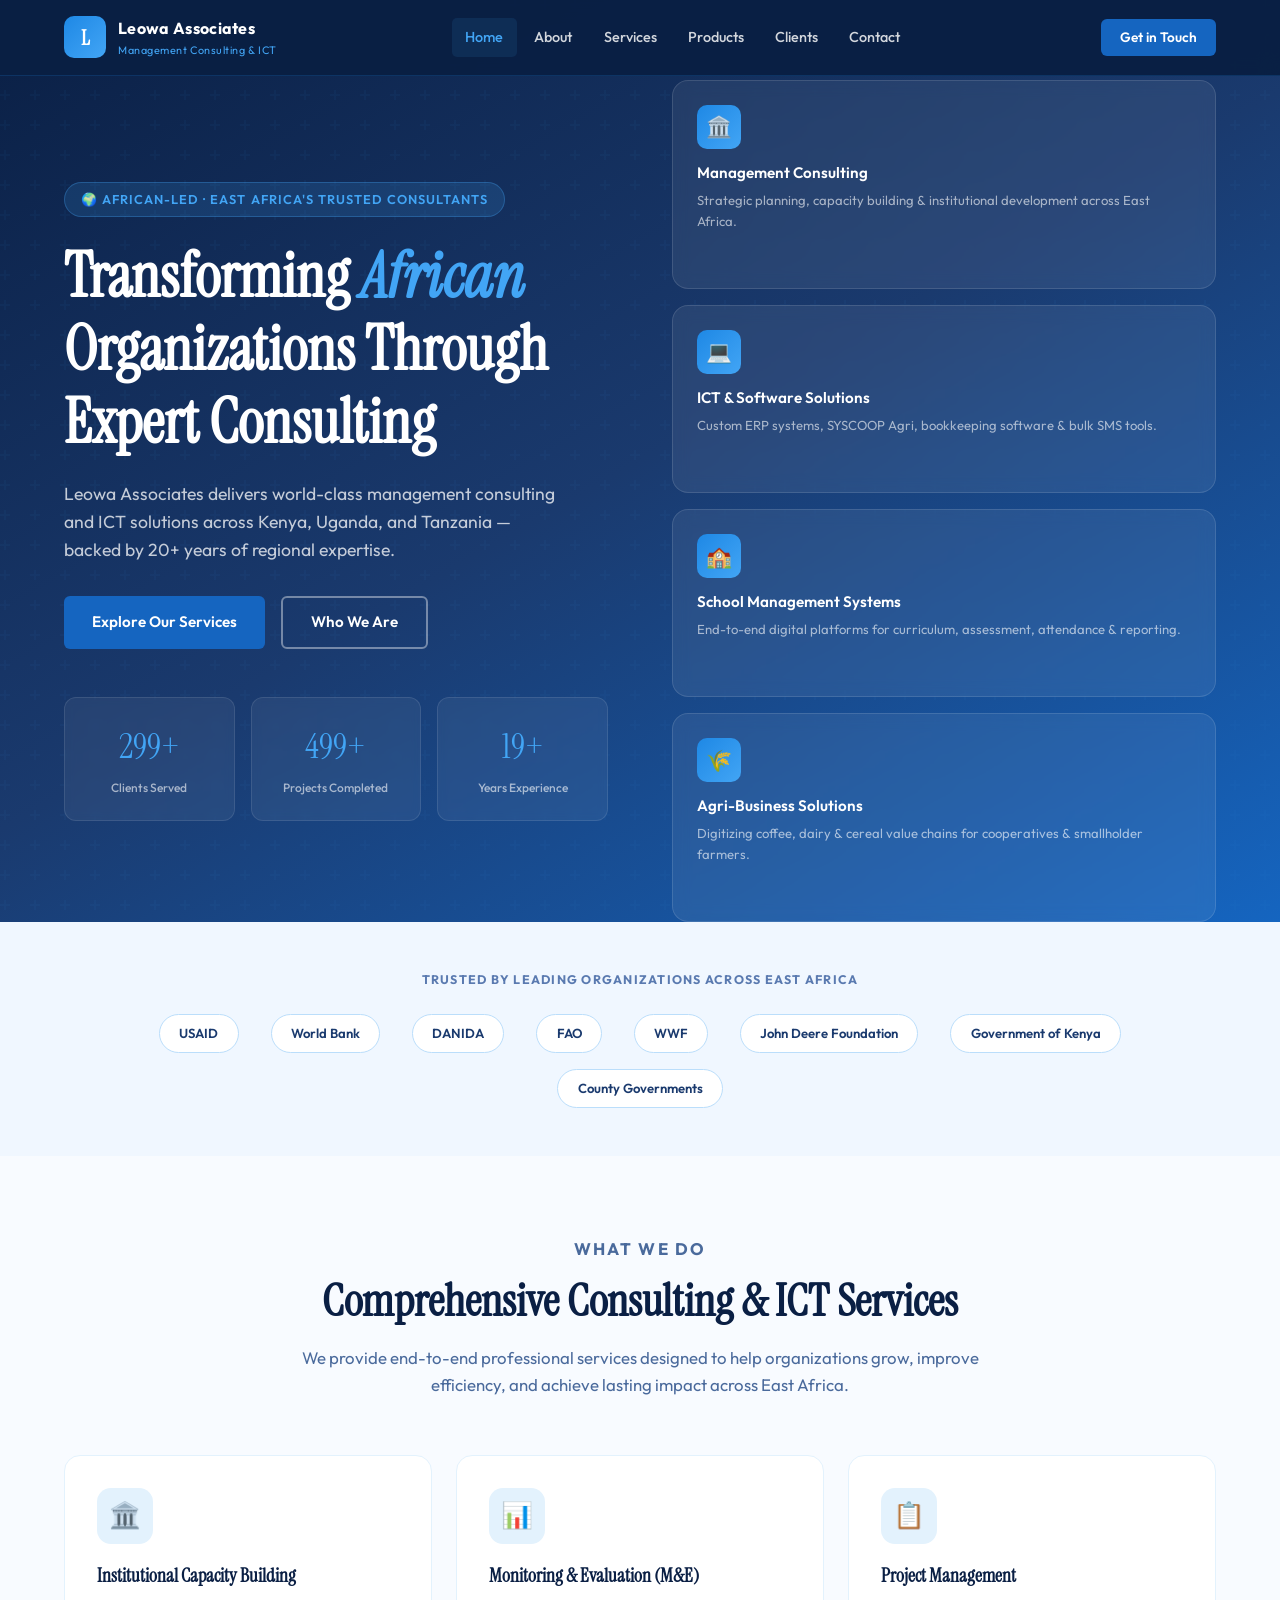
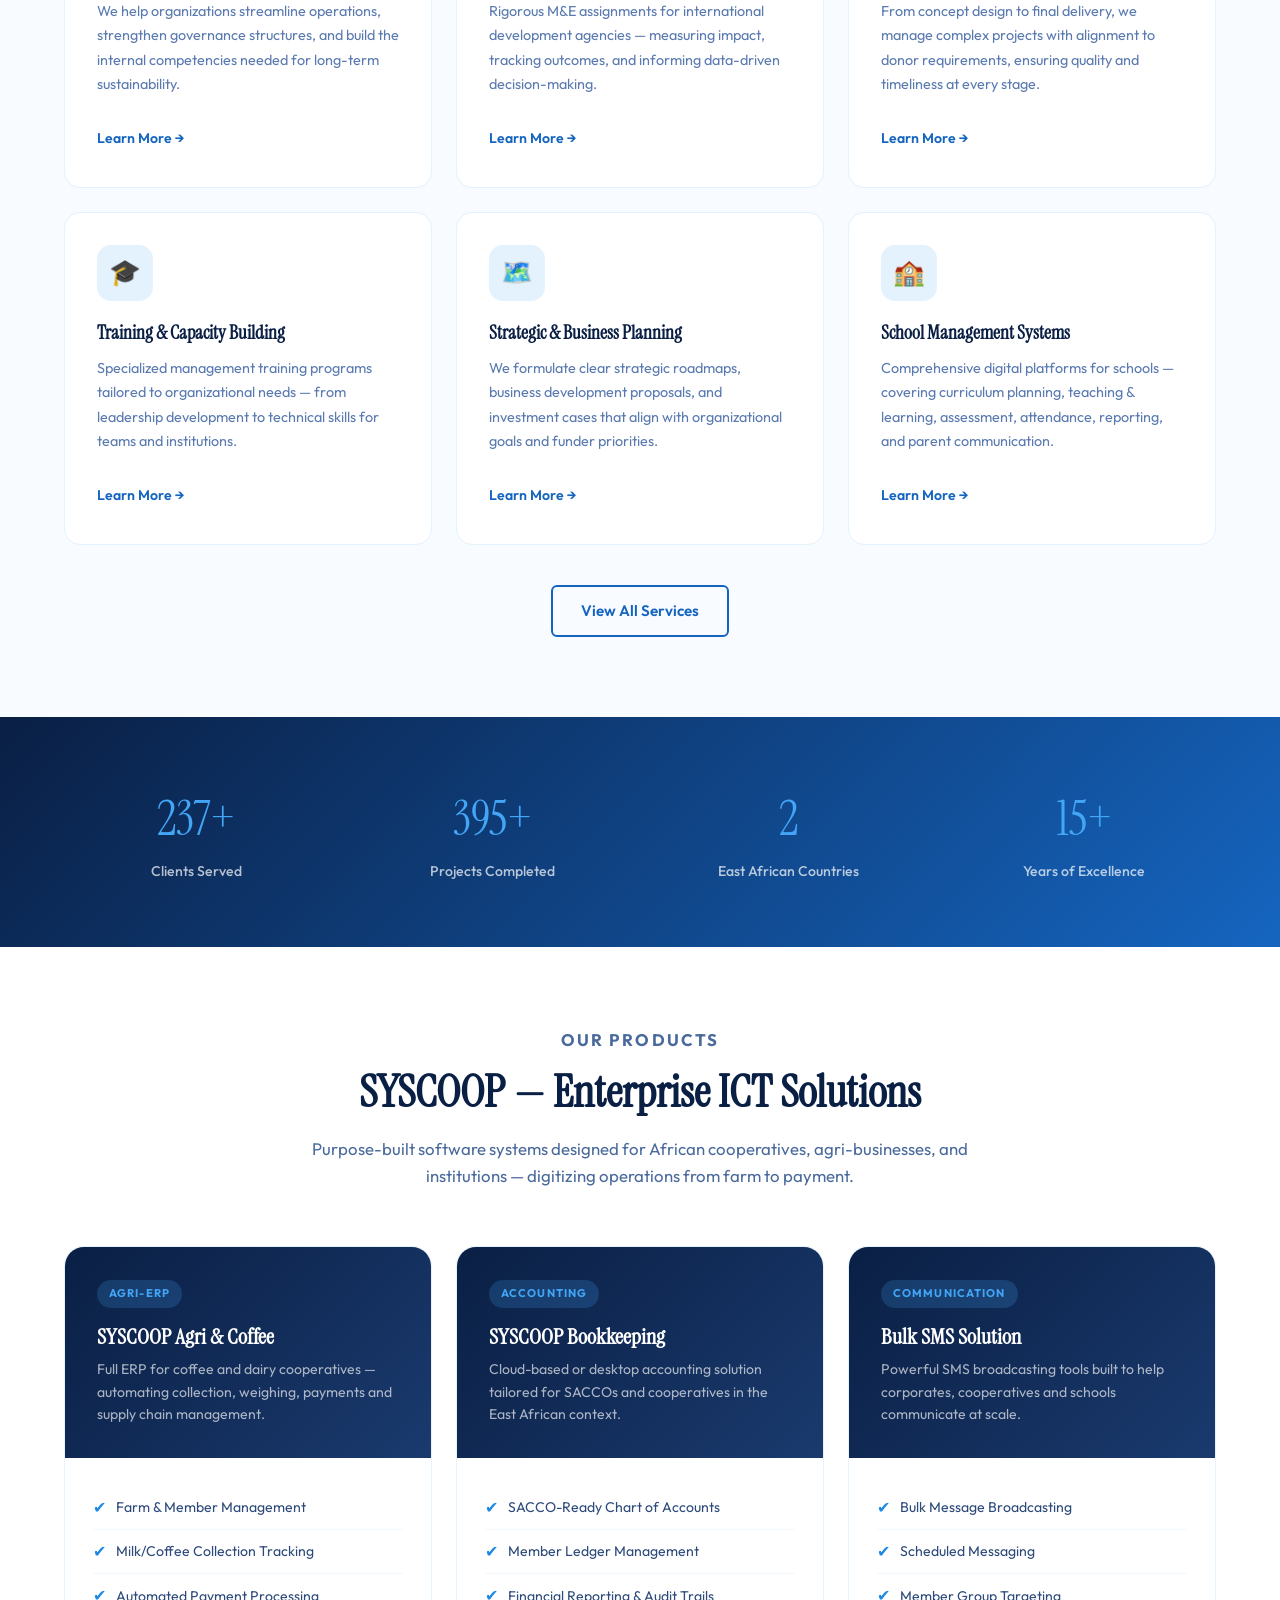
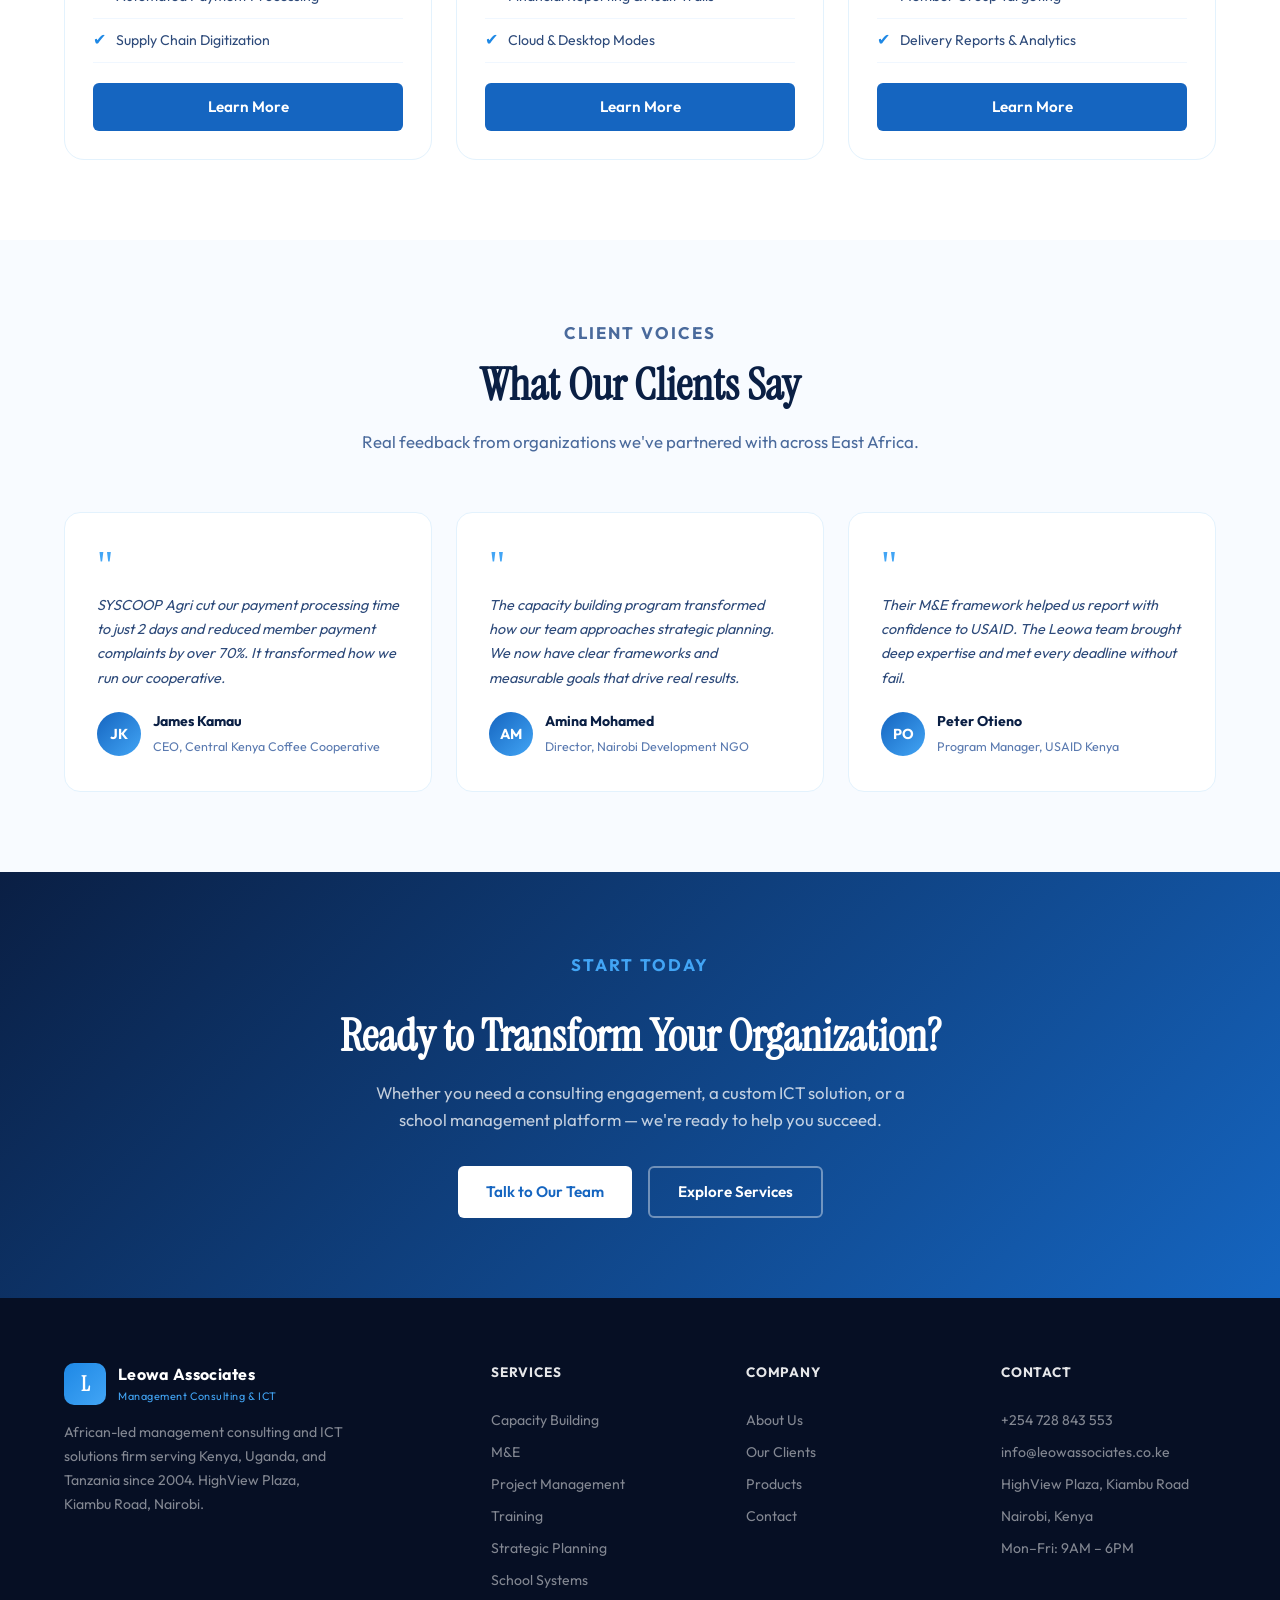
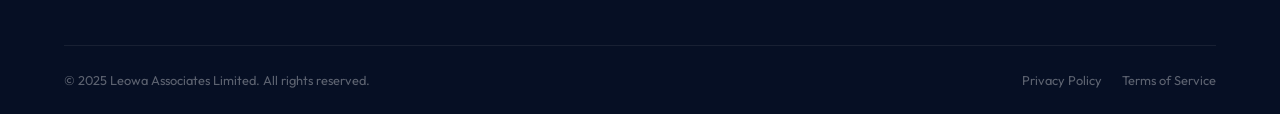
==== index.html @ 8ef9858f "initial commit" ====
<!DOCTYPE html>
<html lang="en">
<head>
  <meta charset="UTF-8" />
  <meta name="viewport" content="width=device-width, initial-scale=1.0" />
  <meta name="description" content="Leowa Associates Limited — African-led management consulting and ICT solutions firm based in Nairobi, Kenya. Serving East Africa with 300+ clients and 500+ completed projects." />
  <title>Home | Leowa Associates Limited</title>
  <link rel="stylesheet" href="style.css" />
</head>
<body>

<!-- ===== NAVBAR ===== -->
<nav class="navbar">
  <div class="nav-inner">
    <a href="index.html" class="nav-logo">
      <div class="logo-mark">L</div>
      <div class="logo-text">
        <strong>Leowa Associates</strong>
        <span>Management Consulting &amp; ICT</span>
      </div>
    </a>
    <div class="nav-links">
      <a href="index.html" class="active">Home</a>
      <a href="about.html">About</a>
      <a href="services.html">Services</a>
      <a href="products.html">Products</a>
      <a href="clients.html">Clients</a>
      <a href="contact.html">Contact</a>
    </div>
    <a href="contact.html" class="btn btn-primary btn-sm nav-cta">Get in Touch</a>
    <button class="hamburger" aria-label="Toggle menu">
      <span></span><span></span><span></span>
    </button>
  </div>
  <div class="mobile-menu">
    <a href="index.html">Home</a>
    <a href="about.html">About</a>
    <a href="services.html">Services</a>
    <a href="products.html">Products</a>
    <a href="clients.html">Clients</a>
    <a href="contact.html">Contact</a>
  </div>
</nav>

<!-- ===== HERO ===== -->
<section class="hero">
  <div class="container">
    <div class="hero-grid">
      <div class="hero-content">
        <div class="hero-badge">🌍 African-Led · East Africa's Trusted Consultants</div>
        <h1>Transforming <em>African</em> Organizations Through Expert Consulting</h1>
        <p>Leowa Associates delivers world-class management consulting and ICT solutions across Kenya, Uganda, and Tanzania — backed by 20+ years of regional expertise.</p>
        <div class="hero-actions">
          <a href="services.html" class="btn btn-primary">Explore Our Services</a>
          <a href="about.html" class="btn btn-outline" style="border-color:rgba(255,255,255,0.4);color:#fff;">Who We Are</a>
        </div>
        <div class="hero-stats">
          <div class="hero-stat">
            <span class="number" data-count="300" data-suffix="+">0+</span>
            <span class="label">Clients Served</span>
          </div>
          <div class="hero-stat">
            <span class="number" data-count="500" data-suffix="+">0+</span>
            <span class="label">Projects Completed</span>
          </div>
          <div class="hero-stat">
            <span class="number" data-count="20" data-suffix="+">0+</span>
            <span class="label">Years Experience</span>
          </div>
        </div>
      </div>
      <div class="hero-visual">
        <div class="hero-card reveal">
          <div class="hero-card-icon">🏛️</div>
          <h4>Management Consulting</h4>
          <p>Strategic planning, capacity building & institutional development across East Africa.</p>
        </div>
        <div class="hero-card reveal reveal-delay-1">
          <div class="hero-card-icon">💻</div>
          <h4>ICT &amp; Software Solutions</h4>
          <p>Custom ERP systems, SYSCOOP Agri, bookkeeping software & bulk SMS tools.</p>
        </div>
        <div class="hero-card reveal reveal-delay-2">
          <div class="hero-card-icon">🏫</div>
          <h4>School Management Systems</h4>
          <p>End-to-end digital platforms for curriculum, assessment, attendance & reporting.</p>
        </div>
        <div class="hero-card reveal reveal-delay-3">
          <div class="hero-card-icon">🌾</div>
          <h4>Agri-Business Solutions</h4>
          <p>Digitizing coffee, dairy & cereal value chains for cooperatives & smallholder farmers.</p>
        </div>
      </div>
    </div>
  </div>
</section>

<!-- ===== CLIENTS STRIP ===== -->
<section class="clients-strip">
  <div class="container">
    <p class="clients-label">Trusted by leading organizations across East Africa</p>
    <div class="clients-row">
      <span class="client-pill">USAID</span>
      <span class="client-pill">World Bank</span>
      <span class="client-pill">DANIDA</span>
      <span class="client-pill">FAO</span>
      <span class="client-pill">WWF</span>
      <span class="client-pill">John Deere Foundation</span>
      <span class="client-pill">Government of Kenya</span>
      <span class="client-pill">County Governments</span>
    </div>
  </div>
</section>

<!-- ===== SERVICES OVERVIEW ===== -->
<section class="section" style="background:#f8fbff;">
  <div class="container">
    <div class="section-header reveal">
      <p class="eyebrow">What We Do</p>
      <h2>Comprehensive Consulting &amp; ICT Services</h2>
      <p>We provide end-to-end professional services designed to help organizations grow, improve efficiency, and achieve lasting impact across East Africa.</p>
    </div>
    <div class="services-grid">

      <!-- Service 1 -->
      <div class="service-card reveal">
        <div class="service-icon">🏛️</div>
        <h3>Institutional Capacity Building</h3>
        <p>We help organizations streamline operations, strengthen governance structures, and build the internal competencies needed for long-term sustainability.</p>
        <button class="learn-more-btn" onclick="openModal(servicesData[0])">Learn More →</button>
      </div>

      <!-- Service 2 -->
      <div class="service-card reveal reveal-delay-1">
        <div class="service-icon">📊</div>
        <h3>Monitoring &amp; Evaluation (M&amp;E)</h3>
        <p>Rigorous M&amp;E assignments for international development agencies — measuring impact, tracking outcomes, and informing data-driven decision-making.</p>
        <button class="learn-more-btn" onclick="openModal(servicesData[1])">Learn More →</button>
      </div>

      <!-- Service 3 -->
      <div class="service-card reveal reveal-delay-2">
        <div class="service-icon">📋</div>
        <h3>Project Management</h3>
        <p>From concept design to final delivery, we manage complex projects with alignment to donor requirements, ensuring quality and timeliness at every stage.</p>
        <button class="learn-more-btn" onclick="openModal(servicesData[2])">Learn More →</button>
      </div>

      <!-- Service 4 -->
      <div class="service-card reveal">
        <div class="service-icon">🎓</div>
        <h3>Training &amp; Capacity Building</h3>
        <p>Specialized management training programs tailored to organizational needs — from leadership development to technical skills for teams and institutions.</p>
        <button class="learn-more-btn" onclick="openModal(servicesData[3])">Learn More →</button>
      </div>

      <!-- Service 5 -->
      <div class="service-card reveal reveal-delay-1">
        <div class="service-icon">🗺️</div>
        <h3>Strategic &amp; Business Planning</h3>
        <p>We formulate clear strategic roadmaps, business development proposals, and investment cases that align with organizational goals and funder priorities.</p>
        <button class="learn-more-btn" onclick="openModal(servicesData[4])">Learn More →</button>
      </div>

      <!-- Service 6 -->
      <div class="service-card reveal reveal-delay-2">
        <div class="service-icon">🏫</div>
        <h3>School Management Systems</h3>
        <p>Comprehensive digital platforms for schools — covering curriculum planning, teaching &amp; learning, assessment, attendance, reporting, and parent communication.</p>
        <button class="learn-more-btn" onclick="openModal(servicesData[5])">Learn More →</button>
      </div>

    </div>
    <div style="text-align:center; margin-top:2.5rem;">
      <a href="services.html" class="btn btn-outline">View All Services</a>
    </div>
  </div>
</section>

<!-- ===== STATS BAND ===== -->
<section class="stats-band">
  <div class="container">
    <div class="stats-grid">
      <div class="stat-item reveal">
        <span class="stat-num" data-count="300" data-suffix="+">0+</span>
        <span class="stat-label">Clients Served</span>
      </div>
      <div class="stat-item reveal reveal-delay-1">
        <span class="stat-num" data-count="500" data-suffix="+">0+</span>
        <span class="stat-label">Projects Completed</span>
      </div>
      <div class="stat-item reveal reveal-delay-2">
        <span class="stat-num" data-count="3" data-suffix="">0</span>
        <span class="stat-label">East African Countries</span>
      </div>
      <div class="stat-item reveal reveal-delay-3">
        <span class="stat-num" data-count="20" data-suffix="+">0+</span>
        <span class="stat-label">Years of Excellence</span>
      </div>
    </div>
  </div>
</section>

<!-- ===== PRODUCTS OVERVIEW ===== -->
<section class="section">
  <div class="container">
    <div class="section-header reveal">
      <p class="eyebrow">Our Products</p>
      <h2>SYSCOOP — Enterprise ICT Solutions</h2>
      <p>Purpose-built software systems designed for African cooperatives, agri-businesses, and institutions — digitizing operations from farm to payment.</p>
    </div>
    <div style="display:grid; grid-template-columns:repeat(auto-fill, minmax(280px,1fr)); gap:1.5rem;">

      <div class="product-card reveal">
        <div class="product-header">
          <span class="product-badge">Agri-ERP</span>
          <h3>SYSCOOP Agri &amp; Coffee</h3>
          <p>Full ERP for coffee and dairy cooperatives — automating collection, weighing, payments and supply chain management.</p>
        </div>
        <div class="product-body">
          <div class="product-feature"><span class="check">✔</span> Farm &amp; Member Management</div>
          <div class="product-feature"><span class="check">✔</span> Milk/Coffee Collection Tracking</div>
          <div class="product-feature"><span class="check">✔</span> Automated Payment Processing</div>
          <div class="product-feature"><span class="check">✔</span> Supply Chain Digitization</div>
          <a href="products.html" class="btn btn-primary" style="margin-top:1.25rem; width:100%; justify-content:center;">Learn More</a>
        </div>
      </div>

      <div class="product-card reveal reveal-delay-1">
        <div class="product-header">
          <span class="product-badge">Accounting</span>
          <h3>SYSCOOP Bookkeeping</h3>
          <p>Cloud-based or desktop accounting solution tailored for SACCOs and cooperatives in the East African context.</p>
        </div>
        <div class="product-body">
          <div class="product-feature"><span class="check">✔</span> SACCO-Ready Chart of Accounts</div>
          <div class="product-feature"><span class="check">✔</span> Member Ledger Management</div>
          <div class="product-feature"><span class="check">✔</span> Financial Reporting &amp; Audit Trails</div>
          <div class="product-feature"><span class="check">✔</span> Cloud &amp; Desktop Modes</div>
          <a href="products.html" class="btn btn-primary" style="margin-top:1.25rem; width:100%; justify-content:center;">Learn More</a>
        </div>
      </div>

      <div class="product-card reveal reveal-delay-2">
        <div class="product-header">
          <span class="product-badge">Communication</span>
          <h3>Bulk SMS Solution</h3>
          <p>Powerful SMS broadcasting tools built to help corporates, cooperatives and schools communicate at scale.</p>
        </div>
        <div class="product-body">
          <div class="product-feature"><span class="check">✔</span> Bulk Message Broadcasting</div>
          <div class="product-feature"><span class="check">✔</span> Scheduled Messaging</div>
          <div class="product-feature"><span class="check">✔</span> Member Group Targeting</div>
          <div class="product-feature"><span class="check">✔</span> Delivery Reports &amp; Analytics</div>
          <a href="products.html" class="btn btn-primary" style="margin-top:1.25rem; width:100%; justify-content:center;">Learn More</a>
        </div>
      </div>

    </div>
  </div>
</section>

<!-- ===== TESTIMONIALS ===== -->
<section class="section" style="background:#f8fbff;">
  <div class="container">
    <div class="section-header reveal">
      <p class="eyebrow">Client Voices</p>
      <h2>What Our Clients Say</h2>
      <p>Real feedback from organizations we've partnered with across East Africa.</p>
    </div>
    <div class="testimonials-grid">
      <div class="testimonial-card reveal">
        <div class="quote">"</div>
        <p>SYSCOOP Agri cut our payment processing time to just 2 days and reduced member payment complaints by over 70%. It transformed how we run our cooperative.</p>
        <div class="testimonial-author">
          <div class="testimonial-avatar">JK</div>
          <div>
            <strong>James Kamau</strong>
            <span>CEO, Central Kenya Coffee Cooperative</span>
          </div>
        </div>
      </div>
      <div class="testimonial-card reveal reveal-delay-1">
        <div class="quote">"</div>
        <p>The capacity building program transformed how our team approaches strategic planning. We now have clear frameworks and measurable goals that drive real results.</p>
        <div class="testimonial-author">
          <div class="testimonial-avatar">AM</div>
          <div>
            <strong>Amina Mohamed</strong>
            <span>Director, Nairobi Development NGO</span>
          </div>
        </div>
      </div>
      <div class="testimonial-card reveal reveal-delay-2">
        <div class="quote">"</div>
        <p>Their M&amp;E framework helped us report with confidence to USAID. The Leowa team brought deep expertise and met every deadline without fail.</p>
        <div class="testimonial-author">
          <div class="testimonial-avatar">PO</div>
          <div>
            <strong>Peter Otieno</strong>
            <span>Program Manager, USAID Kenya</span>
          </div>
        </div>
      </div>
    </div>
  </div>
</section>

<!-- ===== CTA BAND ===== -->
<section class="cta-band">
  <div class="container">
    <p class="eyebrow" style="color:#42a5f5;">Start Today</p>
    <h2>Ready to Transform Your Organization?</h2>
    <p>Whether you need a consulting engagement, a custom ICT solution, or a school management platform — we're ready to help you succeed.</p>
    <div class="cta-actions">
      <a href="contact.html" class="btn btn-white">Talk to Our Team</a>
      <a href="services.html" class="btn btn-outline" style="border-color:rgba(255,255,255,0.4);color:#fff;">Explore Services</a>
    </div>
  </div>
</section>

<!-- ===== FOOTER ===== -->
<footer class="footer">
  <div class="container">
    <div class="footer-grid">
      <div class="footer-brand">
        <div class="nav-logo">
          <div class="logo-mark">L</div>
          <div class="logo-text">
            <strong style="color:#fff;">Leowa Associates</strong>
            <span style="color:#42a5f5;">Management Consulting &amp; ICT</span>
          </div>
        </div>
        <p>African-led management consulting and ICT solutions firm serving Kenya, Uganda, and Tanzania since 2004. HighView Plaza, Kiambu Road, Nairobi.</p>
      </div>
      <div class="footer-col">
        <h5>Services</h5>
        <ul>
          <li><a href="services.html#capacity">Capacity Building</a></li>
          <li><a href="services.html#me">M&amp;E</a></li>
          <li><a href="services.html#projects">Project Management</a></li>
          <li><a href="services.html#training">Training</a></li>
          <li><a href="services.html#strategic">Strategic Planning</a></li>
          <li><a href="services.html#schools">School Systems</a></li>
        </ul>
      </div>
      <div class="footer-col">
        <h5>Company</h5>
        <ul>
          <li><a href="about.html">About Us</a></li>
          <li><a href="clients.html">Our Clients</a></li>
          <li><a href="products.html">Products</a></li>
          <li><a href="contact.html">Contact</a></li>
        </ul>
      </div>
      <div class="footer-col">
        <h5>Contact</h5>
        <ul>
          <li><a href="tel:+254728843553">+254 728 843 553</a></li>
          <li><a href="mailto:info@leowassociates.co.ke">info@leowassociates.co.ke</a></li>
          <li><a href="#">HighView Plaza, Kiambu Road</a></li>
          <li><a href="#">Nairobi, Kenya</a></li>
          <li><a href="#">Mon–Fri: 9AM – 6PM</a></li>
        </ul>
      </div>
    </div>
    <div class="footer-bottom">
      <p>© 2025 Leowa Associates Limited. All rights reserved.</p>
      <div class="footer-bottom-links">
        <a href="#">Privacy Policy</a>
        <a href="#">Terms of Service</a>
      </div>
    </div>
  </div>
</footer>

<!-- ===== MODAL ===== -->
<div class="modal-overlay" id="serviceModal">
  <div class="modal">
    <button class="modal-close" onclick="closeModal()">✕</button>
    <div class="modal-icon" id="modal-icon">🏛️</div>
    <h2 id="modal-title">Service Title</h2>
    <p class="modal-intro" id="modal-intro">Intro text here.</p>
    <div class="modal-features" id="modal-features"></div>
    <div class="modal-clients" id="modal-clients-section">
      <h4>Related Clients &amp; Partners</h4>
      <div class="client-tags" id="modal-clients"></div>
    </div>
    <div style="margin-top:1.75rem;">
      <a href="contact.html" class="btn btn-primary" onclick="closeModal()" style="width:100%;justify-content:center;">Request This Service</a>
    </div>
  </div>
</div>

<script src="main.js"></script>
<script>
const servicesData = [
  {
    icon: '🏛️',
    title: 'Institutional Capacity Building',
    intro: 'We work with organizations across East Africa to strengthen their governance, systems, and human resources — building the internal capacity needed to deliver results independently and sustainably.',
    features: [
      { icon: '📐', title: 'Organizational Diagnosis', desc: 'Comprehensive assessments of existing systems, structures, and processes to identify gaps and improvement priorities.' },
      { icon: '🔧', title: 'Systems Strengthening', desc: 'Designing and implementing improved operational systems, workflows, and management tools tailored to your context.' },
      { icon: '👥', title: 'Governance & Leadership', desc: 'Board and senior leadership development, governance policy formulation, and accountability framework design.' },
      { icon: '📈', title: 'Performance Management', desc: 'Developing KPI frameworks, staff appraisal systems, and performance review cycles that motivate and retain talent.' },
      { icon: '🔁', title: 'Change Management', desc: 'Supporting organizations through institutional transitions with structured change management plans and stakeholder engagement.' },
    ],
    clients: ['USAID', 'World Bank', 'DANIDA', 'FAO', 'County Governments', 'SACCOs', 'NGOs']
  },
  {
    icon: '📊',
    title: 'Monitoring & Evaluation (M&E)',
    intro: 'We design and conduct rigorous M&E assignments for international development agencies and NGOs — providing credible evidence of impact and actionable learning to improve program effectiveness.',
    features: [
      { icon: '🗺️', title: 'M&E Framework Design', desc: 'Developing Results Frameworks, Theories of Change, MEL plans, and indicator matrices aligned to donor requirements.' },
      { icon: '📋', title: 'Baseline & Endline Studies', desc: 'Quantitative and qualitative surveys using statistically sound sampling methodologies to measure change over time.' },
      { icon: '🔍', title: 'Mid-Term & Final Evaluations', desc: 'Independent program evaluations assessing relevance, efficiency, effectiveness, impact and sustainability.' },
      { icon: '📡', title: 'Data Systems & MEAL', desc: 'Setting up digital data collection systems, dashboards, and reporting structures for real-time monitoring.' },
      { icon: '📝', title: 'Learning & Knowledge Management', desc: 'Facilitating after-action reviews, pause-and-reflect sessions, and producing learning briefs for internal and donor audiences.' },
    ],
    clients: ['USAID Feed the Future', 'World Bank', 'DANIDA', 'FAO', 'WWF', 'John Deere Foundation']
  },
  {
    icon: '📋',
    title: 'Project Management',
    intro: 'We design and manage complex development and business projects from inception to close — ensuring alignment with funder expectations, timely delivery, and measurable outcomes.',
    features: [
      { icon: '📌', title: 'Project Design & Proposal Writing', desc: 'Crafting compelling, technically sound project concepts and full proposals tailored to donor requirements and funding priorities.' },
      { icon: '📅', title: 'Work Planning & Scheduling', desc: 'Developing detailed implementation plans with Gantt charts, milestone tracking, and resource allocation matrices.' },
      { icon: '💰', title: 'Budget Management', desc: 'Preparing and managing project budgets, cost monitoring, variance analysis, and donor financial reporting.' },
      { icon: '🤝', title: 'Stakeholder Coordination', desc: 'Managing relationships with government agencies, funders, partners, and beneficiary communities throughout project cycles.' },
      { icon: '📦', title: 'Procurement & Logistics', desc: 'Overseeing procurement processes in line with donor policies, ensuring value-for-money and compliance at every stage.' },
    ],
    clients: ['USAID', 'World Bank', 'DANIDA', 'Government Ministries', 'County Governments']
  },
  {
    icon: '🎓',
    title: 'Training & Capacity Building',
    intro: 'We design and deliver transformative training programs that build the skills, knowledge, and attitudes needed for individuals and organizations to achieve high performance.',
    features: [
      { icon: '📚', title: 'Needs Assessment', desc: 'Conducting training needs assessments to identify skill gaps and design contextually appropriate learning interventions.' },
      { icon: '🏫', title: 'Customized Training Programs', desc: 'Developing bespoke curricula, manuals, and facilitation guides for leadership, management, technical, and soft-skill topics.' },
      { icon: '🖥️', title: 'In-Person & Online Delivery', desc: 'Facilitating workshops, seminars, and online learning programs with experienced, multilingual trainers.' },
      { icon: '🔄', title: 'Training of Trainers (ToT)', desc: 'Building internal training capacity within organizations so learning can be cascaded and sustained at scale.' },
      { icon: '📊', title: 'Post-Training Evaluation', desc: 'Measuring learning outcomes and behavior change using Kirkpatrick-aligned evaluation frameworks.' },
    ],
    clients: ['USAID', 'NGOs', 'County Governments', 'SACCOs', 'Private Sector Companies']
  },
  {
    icon: '🗺️',
    title: 'Strategic & Business Planning',
    intro: 'We help organizations define their direction, set ambitious but achievable goals, and build the operational roadmaps needed to get there — enabling confident leadership and sustainable growth.',
    features: [
      { icon: '🔭', title: 'Strategic Plan Development', desc: 'Facilitating participatory strategic planning processes that result in realistic, ownership-driven 3–5 year plans.' },
      { icon: '📊', title: 'Business Development Planning', desc: 'Crafting business plans for new ventures, expansions, or fundraising — with market analysis, financials, and risk assessment.' },
      { icon: '💡', title: 'Feasibility Studies', desc: 'Conducting technical, financial, and market feasibility studies to validate business ideas before investment.' },
      { icon: '🏦', title: 'Investment Proposals', desc: 'Preparing bankable investment cases for private investors, development finance institutions, and grant funders.' },
      { icon: '📈', title: 'Operational Planning', desc: 'Translating strategic direction into annual workplans with resource plans, OKRs, and accountability structures.' },
    ],
    clients: ['SACCOs', 'Cooperatives', 'NGOs', 'Private Businesses', 'Government Agencies']
  },
  {
    icon: '🏫',
    title: 'School Management Systems',
    intro: 'We provide comprehensive digital platforms for schools — an integrated system covering curriculum, teaching & learning, assessment, reporting, attendance, and communication — inspired by leading global platforms.',
    features: [
      { icon: '📖', title: 'Curriculum Planning & Management', desc: 'Collaboratively plan and align curriculum across subjects, terms, and grade levels with built-in standards frameworks for CBC, IGCSE, IB, and more.' },
      { icon: '🧑‍🏫', title: 'Teaching & Learning Tools', desc: 'Lesson planning, resource sharing, assignment submission, and class activity tracking — all in one teacher dashboard.' },
      { icon: '📝', title: 'Assessment & Gradebook', desc: 'End-to-end assessment management from formative quizzes to end-of-term exams, with auto-calculated grades and rubric-based marking.' },
      { icon: '📋', title: 'Attendance Management', desc: 'Daily attendance capture by class, subject, or school-wide — with automated alerts to parents and admin reports.' },
      { icon: '📊', title: 'Report Cards & Transcripts', desc: 'Customizable term report cards and cumulative transcripts, auto-populated from gradebook data and teacher comments.' },
      { icon: '💬', title: 'Parent & Community Communication', desc: 'Integrated messaging system for school announcements, parent-teacher communication, and progress sharing (similar to ManageBac KeyChat).' },
      { icon: '🔒', title: 'Role-Based Access', desc: 'Separate secure portals for school administrators, teachers, students, and parents — each with tailored dashboards and permissions.' },
      { icon: '📱', title: 'Mobile-Friendly Platform', desc: 'Fully responsive and accessible on mobile phones, tablets, and desktops — ensuring access for all school community members.' },
    ],
    clients: ['International Schools', 'Public Secondary Schools', 'Private Primary Schools', 'County Education Offices']
  }
];
</script>
</body>
</html>
---- style.css ----
/* ============================================
   LEOWA ASSOCIATES — SHARED STYLESHEET
   Palette: #0a1f44 (dark navy), #1a3a6e (dark blue),
            #1565c0 (blue), #1e88e5 (mid blue),
            #42a5f5 (light blue), #e3f2fd (pale blue), #ffffff (white)
   Fonts: Instrument Serif (display), Outfit (body)
============================================ */

@import url('https://fonts.googleapis.com/css2?family=Instrument+Serif:ital@0;1&family=Outfit:wght@300;400;500;600;700;800&display=swap');

*, *::before, *::after { box-sizing: border-box; margin: 0; padding: 0; }

html { scroll-behavior: smooth; font-size: 16px; }

body {
  font-family: 'Outfit', sans-serif;
  color: #0a1f44;
  background: #ffffff;
  line-height: 1.6;
  overflow-x: hidden;
}

img { max-width: 100%; display: block; }
a { text-decoration: none; color: inherit; }
ul { list-style: none; }

/* ---- TYPOGRAPHY ---- */
h1, h2, h3 { font-family: 'Instrument Serif', serif; line-height: 1.2; }
h1 { font-size: clamp(2.2rem, 5vw, 3.8rem); }
h2 { font-size: clamp(1.8rem, 3.5vw, 2.8rem); }
h3 { font-size: clamp(1.2rem, 2vw, 1.6rem); }
h4 { font-size: 1.1rem; font-family: 'Outfit', sans-serif; font-weight: 600; }
p { font-size: 1rem; color: #2d4a7a; }

.eyebrow {
  font-size: 0.75rem;
  font-weight: 700;
  letter-spacing: 0.12em;
  text-transform: uppercase;
  color: #1e88e5;
  margin-bottom: 0.75rem;
}

/* ---- LAYOUT ---- */
.container { max-width: 1200px; margin: 0 auto; padding: 0 1.5rem; }
.section { padding: 5rem 0; }
.section-sm { padding: 3rem 0; }

/* ---- BUTTONS ---- */
.btn {
  display: inline-flex;
  align-items: center;
  gap: 0.5rem;
  padding: 0.75rem 1.75rem;
  border-radius: 6px;
  font-family: 'Outfit', sans-serif;
  font-weight: 600;
  font-size: 0.95rem;
  cursor: pointer;
  transition: all 0.25s ease;
  border: none;
}
.btn-primary {
  background: #1565c0;
  color: #ffffff;
}
.btn-primary:hover { background: #0a1f44; transform: translateY(-2px); box-shadow: 0 8px 24px rgba(21,101,192,0.3); }
.btn-outline {
  background: transparent;
  color: #1565c0;
  border: 2px solid #1565c0;
}
.btn-outline:hover { background: #1565c0; color: #ffffff; transform: translateY(-2px); }
.btn-white {
  background: #ffffff;
  color: #1565c0;
}
.btn-white:hover { background: #e3f2fd; transform: translateY(-2px); }
.btn-sm { padding: 0.5rem 1.2rem; font-size: 0.85rem; }

/* ---- NAV ---- */
.navbar {
  position: fixed;
  top: 0; left: 0; right: 0;
  z-index: 1000;
  background: rgba(10,31,68,0.97);
  backdrop-filter: blur(10px);
  border-bottom: 1px solid rgba(30,136,229,0.2);
  transition: all 0.3s ease;
}
.navbar.scrolled { box-shadow: 0 4px 24px rgba(0,0,0,0.3); }
.nav-inner {
  display: flex;
  align-items: center;
  justify-content: space-between;
  padding: 1rem 1.5rem;
  max-width: 1200px;
  margin: 0 auto;
}
.nav-logo {
  display: flex;
  align-items: center;
  gap: 0.75rem;
}
.nav-logo .logo-mark {
  width: 42px; height: 42px;
  background: linear-gradient(135deg, #1e88e5, #42a5f5);
  border-radius: 10px;
  display: flex; align-items: center; justify-content: center;
  font-family: 'Instrument Serif', serif;
  font-size: 1.3rem;
  color: #ffffff;
  font-weight: bold;
}
.nav-logo .logo-text { color: #ffffff; }
.nav-logo .logo-text strong { display: block; font-size: 1rem; font-weight: 700; letter-spacing: 0.02em; }
.nav-logo .logo-text span { display: block; font-size: 0.68rem; color: #42a5f5; letter-spacing: 0.05em; font-weight: 400; }

.nav-links { display: flex; align-items: center; gap: 0.25rem; }
.nav-links a {
  color: rgba(255,255,255,0.82);
  font-size: 0.9rem;
  font-weight: 500;
  padding: 0.5rem 0.85rem;
  border-radius: 5px;
  transition: all 0.2s;
}
.nav-links a:hover, .nav-links a.active { color: #42a5f5; background: rgba(66,165,245,0.1); }
.nav-cta { margin-left: 0.75rem; }

.hamburger {
  display: none;
  flex-direction: column;
  gap: 5px;
  cursor: pointer;
  padding: 0.5rem;
  background: none;
  border: none;
}
.hamburger span {
  display: block;
  width: 24px; height: 2px;
  background: #ffffff;
  border-radius: 2px;
  transition: all 0.3s;
}
.hamburger.open span:nth-child(1) { transform: translateY(7px) rotate(45deg); }
.hamburger.open span:nth-child(2) { opacity: 0; }
.hamburger.open span:nth-child(3) { transform: translateY(-7px) rotate(-45deg); }

.mobile-menu {
  display: none;
  background: #0a1f44;
  border-top: 1px solid rgba(66,165,245,0.2);
}
.mobile-menu.open { display: block; }
.mobile-menu a {
  display: block;
  color: rgba(255,255,255,0.85);
  padding: 0.9rem 1.5rem;
  font-size: 0.95rem;
  font-weight: 500;
  border-bottom: 1px solid rgba(255,255,255,0.05);
  transition: all 0.2s;
}
.mobile-menu a:hover { color: #42a5f5; background: rgba(66,165,245,0.08); }

/* ---- HERO ---- */
.hero {
  min-height: 100vh;
  background: linear-gradient(150deg, #0a1f44 0%, #1a3a6e 50%, #1565c0 100%);
  display: flex;
  align-items: center;
  padding-top: 80px;
  position: relative;
  overflow: hidden;
}
.hero::before {
  content: '';
  position: absolute;
  inset: 0;
  background: url("data:image/svg+xml,%3Csvg width='60' height='60' viewBox='0 0 60 60' xmlns='http://www.w3.org/2000/svg'%3E%3Cg fill='none' fill-rule='evenodd'%3E%3Cg fill='%231e88e5' fill-opacity='0.05'%3E%3Cpath d='M36 34v-4h-2v4h-4v2h4v4h2v-4h4v-2h-4zm0-30V0h-2v4h-4v2h4v4h2V6h4V4h-4zM6 34v-4H4v4H0v2h4v4h2v-4h4v-2H6zM6 4V0H4v4H0v2h4v4h2V6h4V4H6z'/%3E%3C/g%3E%3C/g%3E%3C/svg%3E") repeat;
}
.hero-grid {
  display: grid;
  grid-template-columns: 1fr 1fr;
  gap: 4rem;
  align-items: center;
  position: relative;
}
.hero-badge {
  display: inline-flex;
  align-items: center;
  gap: 0.5rem;
  background: rgba(66,165,245,0.15);
  border: 1px solid rgba(66,165,245,0.3);
  color: #42a5f5;
  font-size: 0.8rem;
  font-weight: 600;
  letter-spacing: 0.08em;
  text-transform: uppercase;
  padding: 0.4rem 1rem;
  border-radius: 50px;
  margin-bottom: 1.5rem;
}
.hero h1 { color: #ffffff; margin-bottom: 1.25rem; }
.hero h1 em { font-style: italic; color: #42a5f5; }
.hero p { color: rgba(255,255,255,0.75); font-size: 1.1rem; margin-bottom: 2rem; max-width: 500px; }
.hero-actions { display: flex; gap: 1rem; flex-wrap: wrap; }

.hero-stats {
  display: grid;
  grid-template-columns: repeat(3, 1fr);
  gap: 1rem;
  margin-top: 3rem;
}
.hero-stat {
  text-align: center;
  padding: 1.25rem;
  background: rgba(255,255,255,0.06);
  border: 1px solid rgba(255,255,255,0.1);
  border-radius: 12px;
  backdrop-filter: blur(4px);
}
.hero-stat .number {
  font-family: 'Instrument Serif', serif;
  font-size: 2.2rem;
  color: #42a5f5;
  display: block;
}
.hero-stat .label { font-size: 0.75rem; color: rgba(255,255,255,0.6); font-weight: 500; }

.hero-visual {
  display: flex;
  flex-direction: column;
  gap: 1rem;
}
.hero-card {
  background: rgba(255,255,255,0.07);
  border: 1px solid rgba(255,255,255,0.12);
  border-radius: 16px;
  padding: 1.5rem;
  backdrop-filter: blur(8px);
  transition: transform 0.3s ease;
}
.hero-card:hover { transform: translateY(-4px); }
.hero-card-icon {
  width: 44px; height: 44px;
  background: linear-gradient(135deg, #1e88e5, #42a5f5);
  border-radius: 10px;
  display: flex; align-items: center; justify-content: center;
  font-size: 1.3rem;
  margin-bottom: 0.75rem;
}
.hero-card h4 { color: #ffffff; font-size: 0.95rem; margin-bottom: 0.3rem; }
.hero-card p { color: rgba(255,255,255,0.6); font-size: 0.82rem; }

/* ---- SECTION HEADERS ---- */
.section-header { text-align: center; max-width: 680px; margin: 0 auto 3.5rem; }
.section-header h2 { color: #0a1f44; margin-bottom: 1rem; }
.section-header p { color: #4a6a9c; font-size: 1.05rem; }

/* ---- SERVICES CARDS ---- */
.services-grid {
  display: grid;
  grid-template-columns: repeat(auto-fill, minmax(320px, 1fr));
  gap: 1.5rem;
}
.service-card {
  background: #ffffff;
  border: 1px solid #e3f2fd;
  border-radius: 16px;
  padding: 2rem;
  transition: all 0.3s ease;
  position: relative;
  overflow: hidden;
}
.service-card::before {
  content: '';
  position: absolute;
  top: 0; left: 0; right: 0;
  height: 4px;
  background: linear-gradient(90deg, #1565c0, #42a5f5);
  transform: scaleX(0);
  transform-origin: left;
  transition: transform 0.3s ease;
}
.service-card:hover { box-shadow: 0 16px 48px rgba(21,101,192,0.12); transform: translateY(-4px); border-color: #90caf9; }
.service-card:hover::before { transform: scaleX(1); }
.service-icon {
  width: 56px; height: 56px;
  background: #e3f2fd;
  border-radius: 14px;
  display: flex; align-items: center; justify-content: center;
  font-size: 1.6rem;
  margin-bottom: 1.25rem;
  transition: background 0.3s;
}
.service-card:hover .service-icon { background: #1565c0; }
.service-card h3 { color: #0a1f44; margin-bottom: 0.75rem; font-size: 1.2rem; }
.service-card p { font-size: 0.9rem; color: #5a7ab0; margin-bottom: 1.5rem; line-height: 1.7; }
.learn-more-btn {
  display: inline-flex;
  align-items: center;
  gap: 0.4rem;
  color: #1565c0;
  font-weight: 600;
  font-size: 0.88rem;
  padding: 0.5rem 0;
  border: none;
  background: none;
  cursor: pointer;
  transition: gap 0.2s;
  font-family: 'Outfit', sans-serif;
}
.learn-more-btn:hover { gap: 0.7rem; color: #0a1f44; }

/* ---- MODAL ---- */
.modal-overlay {
  position: fixed; inset: 0;
  background: rgba(10,31,68,0.75);
  backdrop-filter: blur(4px);
  z-index: 2000;
  display: flex; align-items: center; justify-content: center;
  padding: 1.5rem;
  opacity: 0; pointer-events: none;
  transition: opacity 0.3s ease;
}
.modal-overlay.active { opacity: 1; pointer-events: all; }
.modal {
  background: #ffffff;
  border-radius: 20px;
  max-width: 680px;
  width: 100%;
  max-height: 85vh;
  overflow-y: auto;
  padding: 2.5rem;
  position: relative;
  transform: translateY(20px);
  transition: transform 0.3s ease;
}
.modal-overlay.active .modal { transform: translateY(0); }
.modal-close {
  position: absolute;
  top: 1.25rem; right: 1.25rem;
  width: 36px; height: 36px;
  background: #e3f2fd;
  border: none;
  border-radius: 50%;
  cursor: pointer;
  display: flex; align-items: center; justify-content: center;
  font-size: 1.1rem;
  color: #1565c0;
  transition: background 0.2s;
}
.modal-close:hover { background: #1565c0; color: #fff; }
.modal-icon {
  width: 60px; height: 60px;
  background: linear-gradient(135deg, #1565c0, #42a5f5);
  border-radius: 16px;
  display: flex; align-items: center; justify-content: center;
  font-size: 1.8rem;
  margin-bottom: 1.5rem;
}
.modal h2 { color: #0a1f44; margin-bottom: 1rem; font-size: 1.7rem; }
.modal .modal-intro { color: #4a6a9c; margin-bottom: 1.5rem; font-size: 1rem; line-height: 1.7; }
.modal-features { display: flex; flex-direction: column; gap: 0.75rem; margin-bottom: 1.5rem; }
.modal-feature {
  display: flex;
  gap: 0.75rem;
  align-items: flex-start;
  padding: 0.9rem 1rem;
  background: #f0f7ff;
  border-radius: 10px;
}
.modal-feature .feat-icon { font-size: 1.1rem; margin-top: 0.1rem; flex-shrink: 0; }
.modal-feature .feat-text strong { display: block; color: #0a1f44; font-size: 0.9rem; margin-bottom: 0.2rem; }
.modal-feature .feat-text span { font-size: 0.84rem; color: #5a7ab0; }
.modal-clients { margin-top: 1.5rem; padding-top: 1.5rem; border-top: 1px solid #e3f2fd; }
.modal-clients h4 { color: #0a1f44; margin-bottom: 0.75rem; font-size: 0.85rem; text-transform: uppercase; letter-spacing: 0.08em; }
.client-tags { display: flex; flex-wrap: wrap; gap: 0.5rem; }
.client-tag {
  background: #e3f2fd;
  color: #1565c0;
  font-size: 0.78rem;
  font-weight: 600;
  padding: 0.35rem 0.85rem;
  border-radius: 50px;
}

/* ---- STATS BAND ---- */
.stats-band {
  background: linear-gradient(135deg, #0a1f44, #1565c0);
  padding: 4rem 0;
}
.stats-grid {
  display: grid;
  grid-template-columns: repeat(4, 1fr);
  gap: 2rem;
  text-align: center;
}
.stat-item .stat-num {
  font-family: 'Instrument Serif', serif;
  font-size: 3rem;
  color: #42a5f5;
  display: block;
}
.stat-item .stat-label { font-size: 0.88rem; color: rgba(255,255,255,0.7); font-weight: 500; margin-top: 0.3rem; }

/* ---- CLIENTS STRIP ---- */
.clients-strip { background: #f0f7ff; padding: 3rem 0; }
.clients-label { text-align: center; font-size: 0.78rem; font-weight: 700; color: #5a7ab0; letter-spacing: 0.1em; text-transform: uppercase; margin-bottom: 1.5rem; }
.clients-row { display: flex; flex-wrap: wrap; justify-content: center; gap: 1rem 2rem; }
.client-pill {
  background: #ffffff;
  border: 1px solid #bbdefb;
  color: #1a3a6e;
  font-size: 0.82rem;
  font-weight: 600;
  padding: 0.5rem 1.2rem;
  border-radius: 50px;
  transition: all 0.2s;
}
.client-pill:hover { background: #1565c0; color: #ffffff; border-color: #1565c0; }

/* ---- FEATURE TABS (Services page) ---- */
.tabs-wrapper { display: flex; gap: 0.5rem; flex-wrap: wrap; margin-bottom: 2.5rem; }
.tab-btn {
  padding: 0.6rem 1.25rem;
  background: #e3f2fd;
  color: #1565c0;
  border: none;
  border-radius: 6px;
  font-family: 'Outfit', sans-serif;
  font-weight: 600;
  font-size: 0.85rem;
  cursor: pointer;
  transition: all 0.2s;
}
.tab-btn.active, .tab-btn:hover { background: #1565c0; color: #ffffff; }

/* ---- TEAM CARDS ---- */
.team-grid { display: grid; grid-template-columns: repeat(auto-fill, minmax(240px, 1fr)); gap: 1.5rem; }
.team-card {
  background: #ffffff;
  border: 1px solid #e3f2fd;
  border-radius: 16px;
  padding: 2rem 1.5rem;
  text-align: center;
  transition: all 0.3s;
}
.team-card:hover { box-shadow: 0 12px 36px rgba(21,101,192,0.1); transform: translateY(-4px); }
.team-avatar {
  width: 80px; height: 80px;
  border-radius: 50%;
  background: linear-gradient(135deg, #1565c0, #42a5f5);
  display: flex; align-items: center; justify-content: center;
  margin: 0 auto 1rem;
  font-family: 'Instrument Serif', serif;
  font-size: 1.8rem;
  color: #ffffff;
}
.team-card h4 { color: #0a1f44; margin-bottom: 0.3rem; }
.team-card .role { font-size: 0.82rem; color: #1e88e5; font-weight: 600; margin-bottom: 0.75rem; }
.team-card p { font-size: 0.84rem; color: #5a7ab0; }

/* ---- PRODUCT CARDS ---- */
.product-card {
  background: #ffffff;
  border: 1px solid #e3f2fd;
  border-radius: 20px;
  overflow: hidden;
  transition: all 0.3s;
}
.product-card:hover { box-shadow: 0 20px 60px rgba(21,101,192,0.15); transform: translateY(-5px); }
.product-header {
  background: linear-gradient(135deg, #0a1f44, #1a3a6e);
  padding: 2rem;
  position: relative;
}
.product-badge {
  display: inline-block;
  background: rgba(66,165,245,0.2);
  color: #42a5f5;
  font-size: 0.7rem;
  font-weight: 700;
  letter-spacing: 0.1em;
  text-transform: uppercase;
  padding: 0.3rem 0.75rem;
  border-radius: 50px;
  margin-bottom: 1rem;
}
.product-header h3 { color: #ffffff; font-size: 1.4rem; }
.product-header p { color: rgba(255,255,255,0.65); font-size: 0.88rem; margin-top: 0.5rem; }
.product-body { padding: 1.75rem; }
.product-feature {
  display: flex;
  align-items: center;
  gap: 0.6rem;
  padding: 0.55rem 0;
  border-bottom: 1px solid #f0f7ff;
  font-size: 0.88rem;
  color: #2d4a7a;
}
.product-feature:last-child { border-bottom: none; }
.product-feature span.check { color: #1e88e5; font-size: 1rem; }

/* ---- CONTACT ---- */
.contact-grid { display: grid; grid-template-columns: 1fr 1.4fr; gap: 3rem; align-items: start; }
.contact-info-card {
  background: linear-gradient(160deg, #0a1f44, #1a3a6e);
  border-radius: 20px;
  padding: 2.5rem;
  color: #ffffff;
}
.contact-info-card h3 { color: #ffffff; margin-bottom: 0.75rem; }
.contact-info-card p { color: rgba(255,255,255,0.7); margin-bottom: 2rem; font-size: 0.9rem; }
.contact-item { display: flex; gap: 1rem; align-items: flex-start; margin-bottom: 1.5rem; }
.contact-item-icon {
  width: 44px; height: 44px; flex-shrink: 0;
  background: rgba(66,165,245,0.15);
  border: 1px solid rgba(66,165,245,0.25);
  border-radius: 10px;
  display: flex; align-items: center; justify-content: center;
  font-size: 1.1rem;
}
.contact-item-text strong { display: block; color: #ffffff; font-size: 0.85rem; margin-bottom: 0.2rem; }
.contact-item-text span { color: rgba(255,255,255,0.65); font-size: 0.85rem; }
.contact-social { display: flex; gap: 0.75rem; margin-top: 2rem; padding-top: 1.5rem; border-top: 1px solid rgba(255,255,255,0.1); }
.social-btn {
  width: 38px; height: 38px;
  background: rgba(255,255,255,0.08);
  border-radius: 8px;
  display: flex; align-items: center; justify-content: center;
  color: rgba(255,255,255,0.7);
  font-size: 1rem;
  transition: all 0.2s;
}
.social-btn:hover { background: #1e88e5; color: #ffffff; }

.contact-form { background: #ffffff; border: 1px solid #e3f2fd; border-radius: 20px; padding: 2.5rem; }
.contact-form h3 { color: #0a1f44; margin-bottom: 0.5rem; }
.contact-form > p { color: #5a7ab0; font-size: 0.9rem; margin-bottom: 2rem; }
.form-row { display: grid; grid-template-columns: 1fr 1fr; gap: 1rem; }
.form-group { margin-bottom: 1.25rem; }
.form-group label { display: block; font-size: 0.85rem; font-weight: 600; color: #0a1f44; margin-bottom: 0.5rem; }
.form-group input,
.form-group select,
.form-group textarea {
  width: 100%;
  padding: 0.75rem 1rem;
  border: 1.5px solid #bbdefb;
  border-radius: 8px;
  font-family: 'Outfit', sans-serif;
  font-size: 0.9rem;
  color: #0a1f44;
  background: #ffffff;
  transition: border-color 0.2s;
  outline: none;
}
.form-group input:focus,
.form-group select:focus,
.form-group textarea:focus { border-color: #1565c0; box-shadow: 0 0 0 3px rgba(21,101,192,0.1); }
.form-group textarea { resize: vertical; min-height: 120px; }

/* ---- HERO (inner pages) ---- */
.page-hero {
  background: linear-gradient(150deg, #0a1f44 0%, #1a3a6e 60%, #1565c0 100%);
  padding: 7rem 0 4rem;
  text-align: center;
  position: relative;
  overflow: hidden;
}
.page-hero::before {
  content: '';
  position: absolute; inset: 0;
  background: url("data:image/svg+xml,%3Csvg width='60' height='60' viewBox='0 0 60 60' xmlns='http://www.w3.org/2000/svg'%3E%3Cg fill='none' fill-rule='evenodd'%3E%3Cg fill='%231e88e5' fill-opacity='0.05'%3E%3Cpath d='M36 34v-4h-2v4h-4v2h4v4h2v-4h4v-2h-4zm0-30V0h-2v4h-4v2h4v4h2V6h4V4h-4zM6 34v-4H4v4H0v2h4v4h2v-4h4v-2H6zM6 4V0H4v4H0v2h4v4h2V6h4V4H6z'/%3E%3C/g%3E%3C/g%3E%3C/svg%3E") repeat;
}
.page-hero h1 { color: #ffffff; position: relative; }
.page-hero p { color: rgba(255,255,255,0.75); font-size: 1.1rem; max-width: 600px; margin: 1rem auto 0; position: relative; }
.breadcrumb {
  display: flex;
  align-items: center;
  justify-content: center;
  gap: 0.5rem;
  font-size: 0.82rem;
  color: rgba(255,255,255,0.55);
  margin-bottom: 1rem;
  position: relative;
}
.breadcrumb a { color: #42a5f5; }
.breadcrumb a:hover { text-decoration: underline; }

/* ---- ACCORDION ---- */
.accordion-item {
  border: 1px solid #e3f2fd;
  border-radius: 12px;
  margin-bottom: 0.75rem;
  overflow: hidden;
}
.accordion-trigger {
  width: 100%;
  padding: 1.1rem 1.5rem;
  background: #ffffff;
  border: none;
  display: flex;
  align-items: center;
  justify-content: space-between;
  cursor: pointer;
  font-family: 'Outfit', sans-serif;
  font-size: 0.95rem;
  font-weight: 600;
  color: #0a1f44;
  transition: background 0.2s;
  text-align: left;
}
.accordion-trigger:hover { background: #f0f7ff; }
.accordion-trigger .acc-icon { transition: transform 0.3s; font-size: 1.2rem; color: #1565c0; flex-shrink: 0; }
.accordion-trigger.active .acc-icon { transform: rotate(45deg); }
.accordion-body {
  max-height: 0;
  overflow: hidden;
  transition: max-height 0.35s ease;
}
.accordion-body-inner { padding: 0 1.5rem 1.25rem; color: #5a7ab0; font-size: 0.9rem; line-height: 1.75; }

/* ---- TESTIMONIALS ---- */
.testimonials-grid { display: grid; grid-template-columns: repeat(auto-fill, minmax(300px, 1fr)); gap: 1.5rem; }
.testimonial-card {
  background: #ffffff;
  border: 1px solid #e3f2fd;
  border-radius: 16px;
  padding: 2rem;
  transition: all 0.3s;
}
.testimonial-card:hover { box-shadow: 0 12px 36px rgba(21,101,192,0.1); transform: translateY(-3px); }
.testimonial-card .quote { font-size: 2.5rem; color: #42a5f5; line-height: 1; margin-bottom: 0.5rem; font-family: serif; }
.testimonial-card p { font-size: 0.9rem; color: #2d4a7a; font-style: italic; margin-bottom: 1.25rem; line-height: 1.7; }
.testimonial-author { display: flex; align-items: center; gap: 0.75rem; }
.testimonial-avatar {
  width: 44px; height: 44px;
  border-radius: 50%;
  background: linear-gradient(135deg, #1565c0, #42a5f5);
  display: flex; align-items: center; justify-content: center;
  color: #ffffff;
  font-weight: 700;
  font-size: 0.9rem;
  flex-shrink: 0;
}
.testimonial-author strong { display: block; font-size: 0.88rem; color: #0a1f44; }
.testimonial-author span { font-size: 0.78rem; color: #5a7ab0; }

/* ---- CTA BAND ---- */
.cta-band {
  background: linear-gradient(135deg, #0a1f44 0%, #1565c0 100%);
  padding: 5rem 0;
  text-align: center;
  position: relative;
  overflow: hidden;
}
.cta-band h2 { color: #ffffff; margin-bottom: 1rem; }
.cta-band p { color: rgba(255,255,255,0.75); font-size: 1.05rem; max-width: 560px; margin: 0 auto 2rem; }
.cta-actions { display: flex; gap: 1rem; justify-content: center; flex-wrap: wrap; }

/* ---- FOOTER ---- */
.footer {
  background: #060f24;
  padding: 4rem 0 1.5rem;
}
.footer-grid {
  display: grid;
  grid-template-columns: 1.8fr 1fr 1fr 1fr;
  gap: 2.5rem;
  padding-bottom: 3rem;
  border-bottom: 1px solid rgba(255,255,255,0.07);
}
.footer-brand p { color: rgba(255,255,255,0.5); font-size: 0.88rem; margin-top: 1rem; line-height: 1.7; max-width: 280px; }
.footer-col h5 { color: rgba(255,255,255,0.9); font-size: 0.85rem; font-weight: 700; letter-spacing: 0.06em; text-transform: uppercase; margin-bottom: 1.25rem; }
.footer-col ul li a {
  color: rgba(255,255,255,0.5);
  font-size: 0.88rem;
  display: block;
  padding: 0.3rem 0;
  transition: color 0.2s;
}
.footer-col ul li a:hover { color: #42a5f5; }
.footer-bottom {
  display: flex;
  align-items: center;
  justify-content: space-between;
  padding-top: 1.5rem;
  flex-wrap: wrap;
  gap: 0.75rem;
}
.footer-bottom p { color: rgba(255,255,255,0.35); font-size: 0.8rem; }
.footer-bottom-links { display: flex; gap: 1.25rem; }
.footer-bottom-links a { color: rgba(255,255,255,0.35); font-size: 0.8rem; }
.footer-bottom-links a:hover { color: #42a5f5; }

/* ---- ABOUT PAGE ---- */
.about-intro-grid { display: grid; grid-template-columns: 1fr 1fr; gap: 4rem; align-items: center; }
.about-visual {
  position: relative;
  border-radius: 20px;
  overflow: hidden;
  background: linear-gradient(150deg, #0a1f44, #1a3a6e);
  padding: 3rem 2rem;
  min-height: 400px;
  display: flex;
  flex-direction: column;
  justify-content: flex-end;
}
.about-visual-bg {
  position: absolute; inset: 0;
  display: grid;
  grid-template-columns: repeat(3, 1fr);
  gap: 1rem;
  padding: 1.5rem;
  opacity: 0.12;
}
.about-visual-bg span {
  background: rgba(66,165,245,0.4);
  border-radius: 8px;
  display: block;
}
.about-accent {
  position: relative;
  background: rgba(66,165,245,0.15);
  border: 1px solid rgba(66,165,245,0.25);
  border-radius: 12px;
  padding: 1.25rem;
}
.about-accent strong { color: #42a5f5; font-size: 2.2rem; font-family: 'Instrument Serif', serif; display: block; }
.about-accent span { color: rgba(255,255,255,0.7); font-size: 0.85rem; }
.about-content h2 { color: #0a1f44; margin-bottom: 1.25rem; }
.about-content p { color: #4a6a9c; line-height: 1.8; margin-bottom: 1rem; }
.values-grid { display: grid; grid-template-columns: 1fr 1fr; gap: 1rem; margin-top: 2rem; }
.value-item { padding: 1.25rem; background: #f0f7ff; border-radius: 12px; border-left: 3px solid #1565c0; }
.value-item h4 { color: #0a1f44; font-size: 0.9rem; margin-bottom: 0.3rem; }
.value-item p { font-size: 0.82rem; color: #5a7ab0; }

/* ---- SCROLL ANIMATIONS ---- */
.reveal {
  opacity: 0;
  transform: translateY(30px);
  transition: opacity 0.6s ease, transform 0.6s ease;
}
.reveal.visible { opacity: 1; transform: translateY(0); }
.reveal-delay-1 { transition-delay: 0.1s; }
.reveal-delay-2 { transition-delay: 0.2s; }
.reveal-delay-3 { transition-delay: 0.3s; }

/* ---- MAP EMBED PLACEHOLDER ---- */
.map-wrapper {
  border-radius: 16px;
  overflow: hidden;
  border: 1px solid #e3f2fd;
  margin-top: 2rem;
  height: 300px;
  background: #e3f2fd;
  display: flex;
  align-items: center;
  justify-content: center;
  color: #5a7ab0;
  font-size: 0.9rem;
}
.map-wrapper iframe { width: 100%; height: 100%; border: none; }

/* ---- SCHOOL MANAGEMENT SPECIFIC ---- */
.school-features-grid { display: grid; grid-template-columns: repeat(auto-fill, minmax(260px, 1fr)); gap: 1.25rem; }
.school-feat {
  padding: 1.5rem;
  background: #f0f7ff;
  border-radius: 14px;
  border: 1px solid #bbdefb;
  transition: all 0.3s;
}
.school-feat:hover { background: #1565c0; border-color: #1565c0; }
.school-feat:hover h4, .school-feat:hover p { color: #ffffff; }
.school-feat .sf-icon { font-size: 1.8rem; margin-bottom: 0.75rem; }
.school-feat h4 { color: #0a1f44; font-size: 0.9rem; margin-bottom: 0.4rem; }
.school-feat p { font-size: 0.82rem; color: #5a7ab0; }

/* ---- RESPONSIVE ---- */
@media (max-width: 1024px) {
  .footer-grid { grid-template-columns: 1fr 1fr; }
  .stats-grid { grid-template-columns: repeat(2, 1fr); }
}

@media (max-width: 768px) {
  .nav-links, .nav-cta { display: none; }
  .hamburger { display: flex; }
  .hero-grid { grid-template-columns: 1fr; }
  .hero-visual { display: none; }
  .hero-stats { grid-template-columns: repeat(3, 1fr); gap: 0.75rem; }
  .contact-grid { grid-template-columns: 1fr; }
  .about-intro-grid { grid-template-columns: 1fr; }
  .form-row { grid-template-columns: 1fr; }
  .footer-grid { grid-template-columns: 1fr; }
  .stats-grid { grid-template-columns: repeat(2, 1fr); }
}

@media (max-width: 480px) {
  .hero-stats { grid-template-columns: 1fr; }
  .stats-grid { grid-template-columns: 1fr 1fr; }
  .values-grid { grid-template-columns: 1fr; }
  .hero-actions { flex-direction: column; }
  .cta-actions { flex-direction: column; align-items: center; }
}

@media (prefers-reduced-motion: reduce) {
  *, *::before, *::after { transition: none !important; animation: none !important; }
}
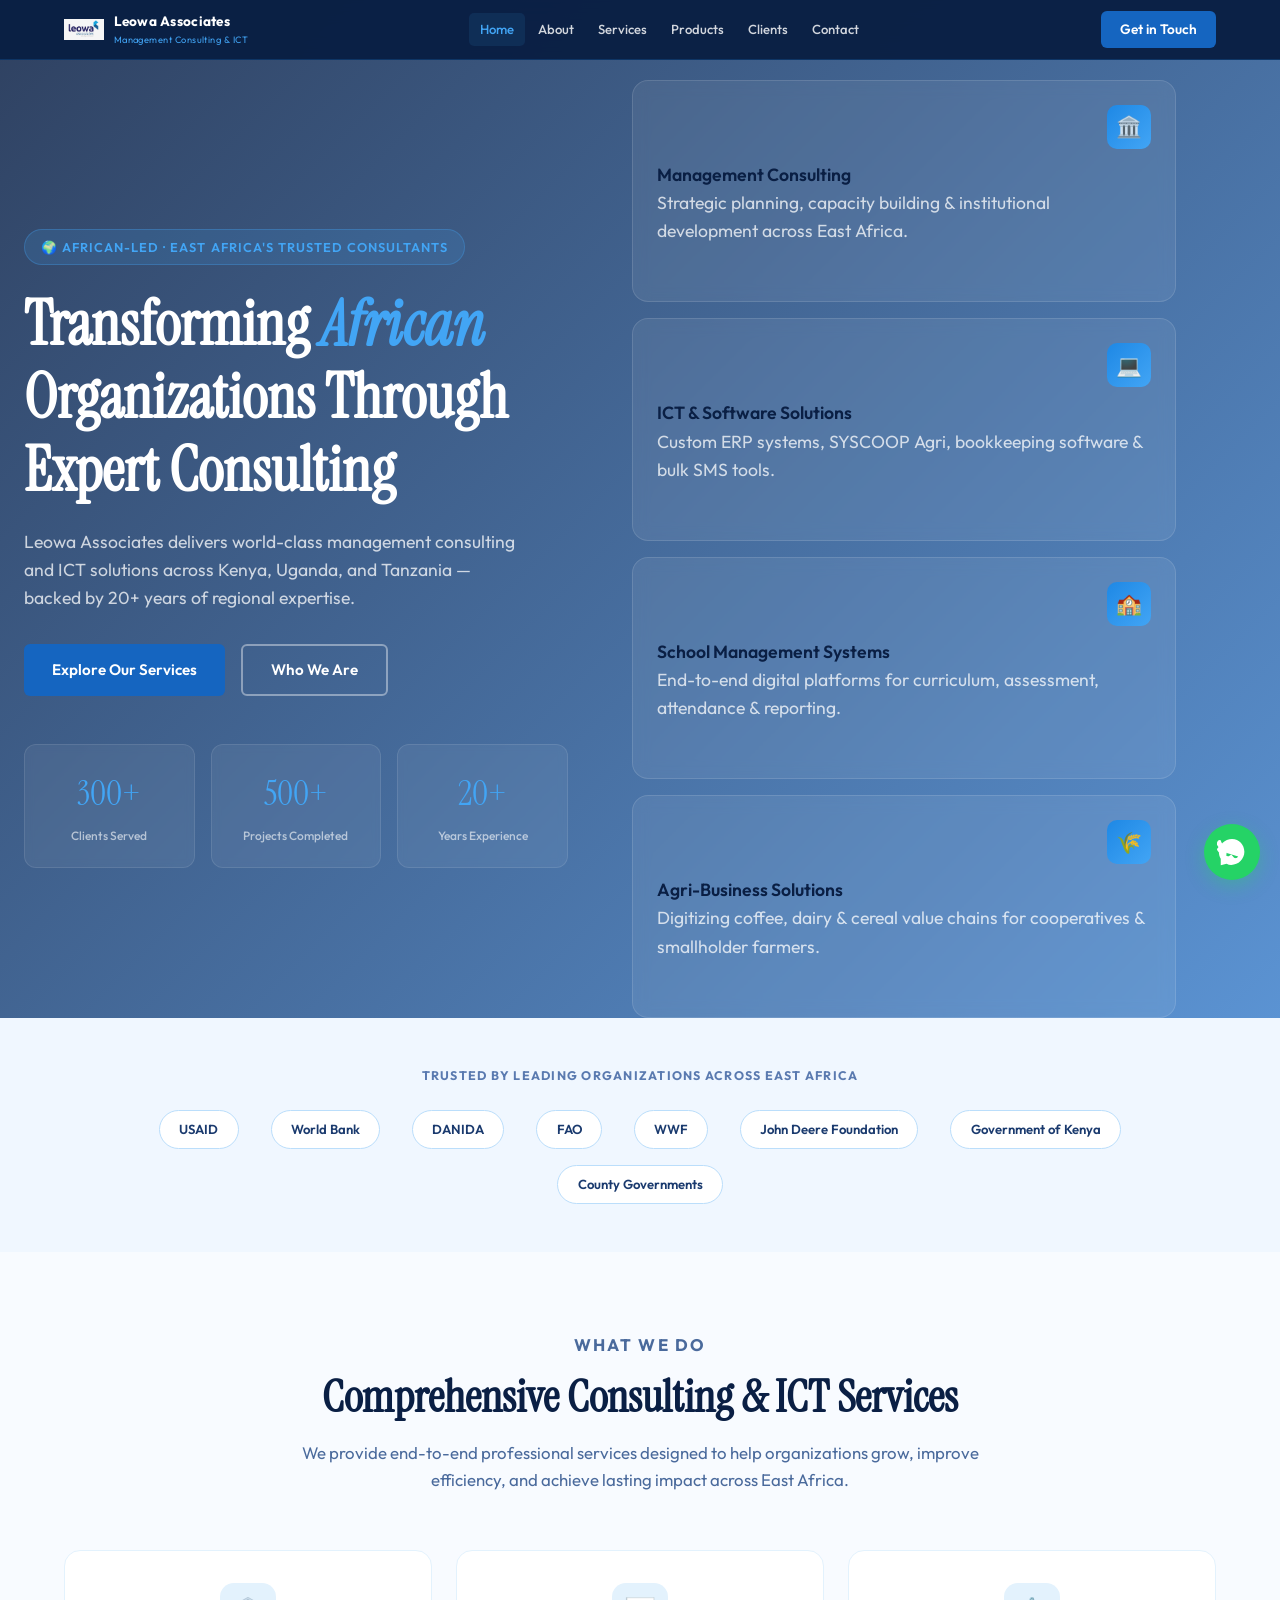
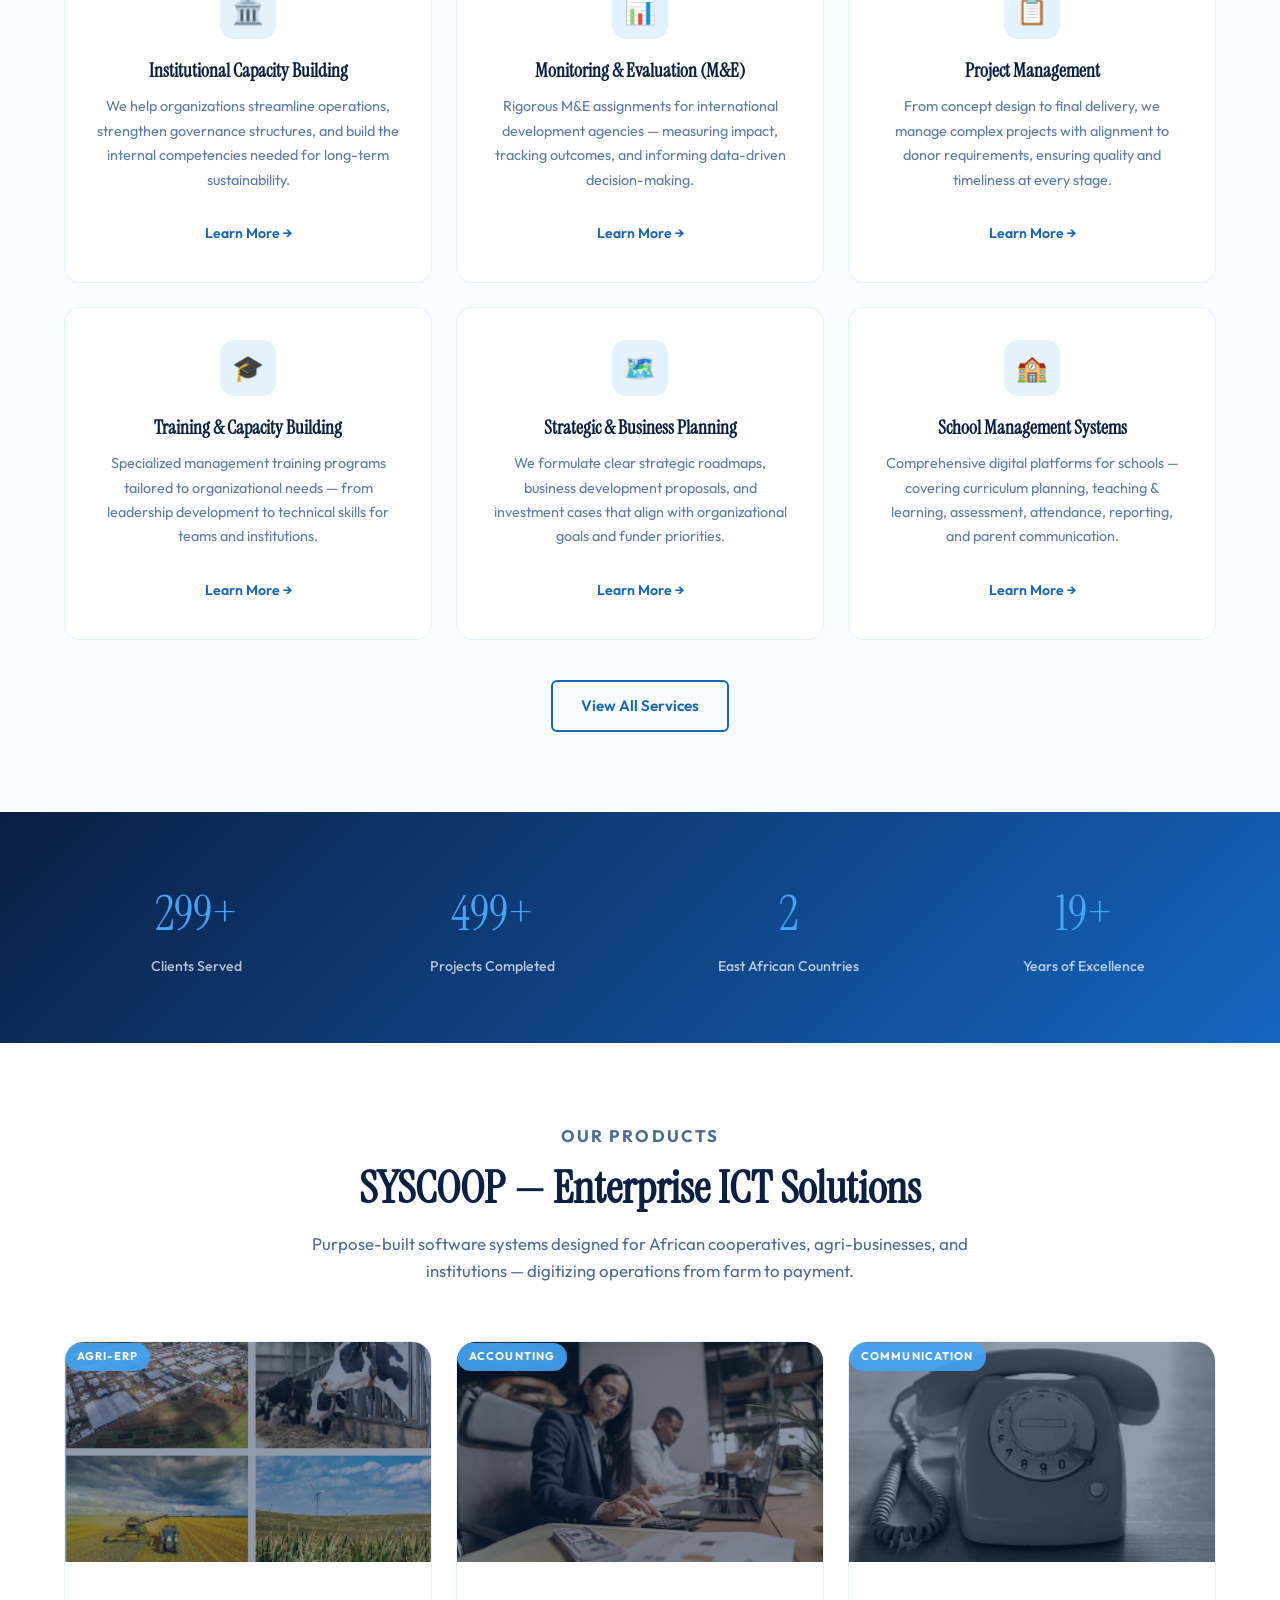
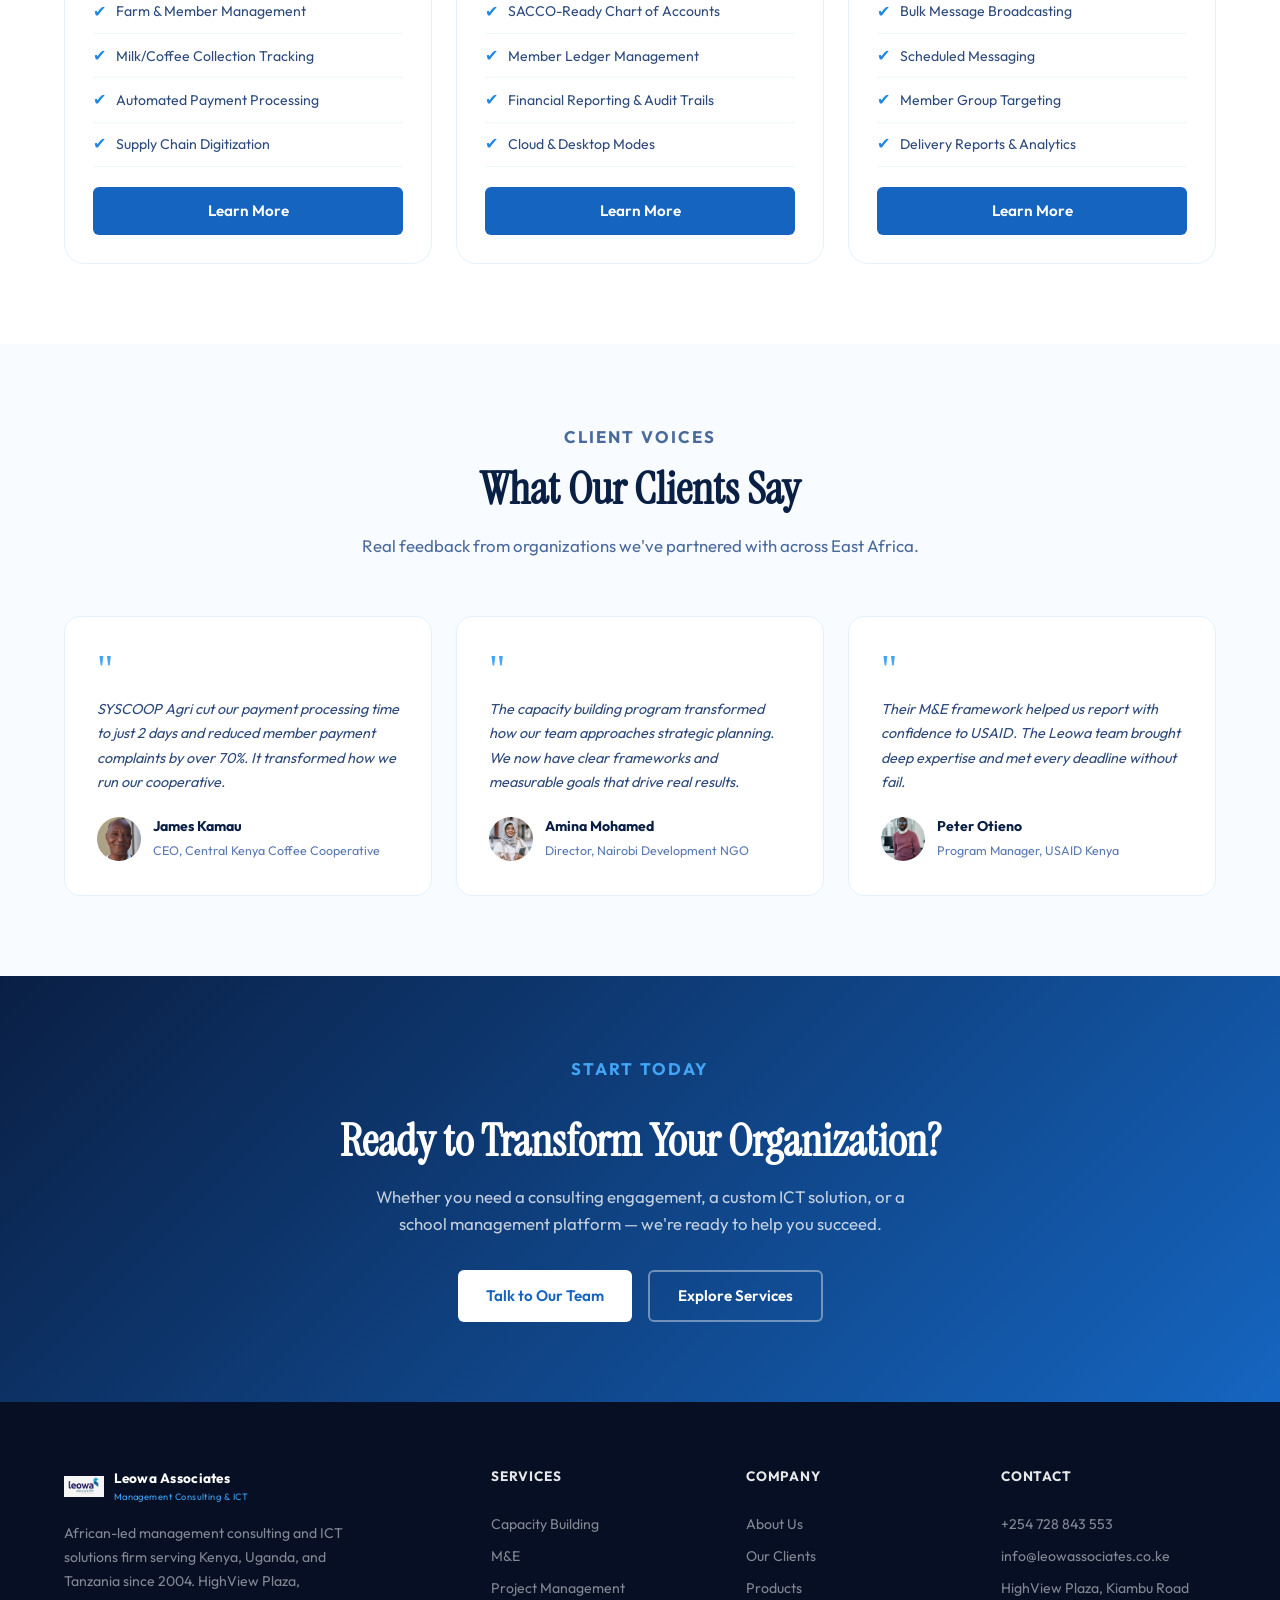
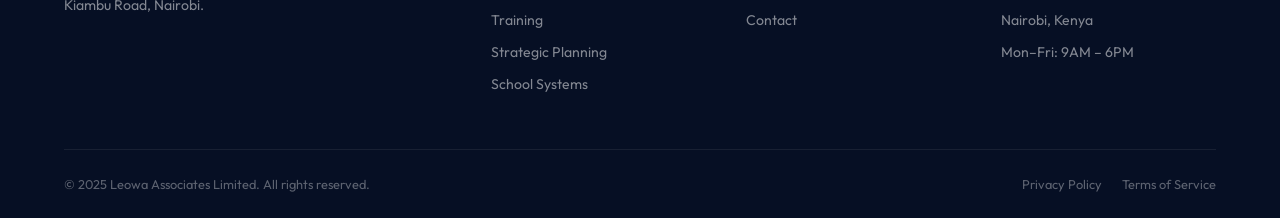
==== commit 0e8cd2f4: "updates" ====
--- a/index.html
+++ b/index.html
@@ -13,7 +13,7 @@
 <nav class="navbar">
   <div class="nav-inner">
     <a href="index.html" class="nav-logo">
-      <div class="logo-mark">L</div>
+      <img src="images/main logo.png" alt="Leowa Associates" class="logo-mark" />
       <div class="logo-text">
         <strong>Leowa Associates</strong>
         <span>Management Consulting &amp; ICT</span>
@@ -44,7 +44,12 @@
 
 <!-- ===== HERO ===== -->
 <section class="hero">
-  <div class="container">
+  <div class="hero-bg active" style="background-image:url('images/hero.jpg')"></div>
+  <div class="hero-bg" style="background-image:url('images/hero1.jpg')"></div>
+  <div class="hero-bg" style="background-image:url('images/hero2.jpg')"></div>
+  <div class="hero-overlay"></div>
+  <div class="hero-inner">
+    <div class="container">
     <div class="hero-grid">
       <div class="hero-content">
         <div class="hero-badge">🌍 African-Led · East Africa's Trusted Consultants</div>
@@ -123,7 +128,7 @@
     <div class="services-grid">
 
       <!-- Service 1 -->
-      <div class="service-card reveal">
+      <div class="service-card reveal" style="text-align:center;">
         <div class="service-icon">🏛️</div>
         <h3>Institutional Capacity Building</h3>
         <p>We help organizations streamline operations, strengthen governance structures, and build the internal competencies needed for long-term sustainability.</p>
@@ -131,7 +136,7 @@
       </div>
 
       <!-- Service 2 -->
-      <div class="service-card reveal reveal-delay-1">
+      <div class="service-card reveal reveal-delay-1" style="text-align:center;">
         <div class="service-icon">📊</div>
         <h3>Monitoring &amp; Evaluation (M&amp;E)</h3>
         <p>Rigorous M&amp;E assignments for international development agencies — measuring impact, tracking outcomes, and informing data-driven decision-making.</p>
@@ -139,7 +144,7 @@
       </div>
 
       <!-- Service 3 -->
-      <div class="service-card reveal reveal-delay-2">
+      <div class="service-card reveal reveal-delay-2" style="text-align:center;">
         <div class="service-icon">📋</div>
         <h3>Project Management</h3>
         <p>From concept design to final delivery, we manage complex projects with alignment to donor requirements, ensuring quality and timeliness at every stage.</p>
@@ -147,7 +152,7 @@
       </div>
 
       <!-- Service 4 -->
-      <div class="service-card reveal">
+      <div class="service-card reveal" style="text-align:center;">
         <div class="service-icon">🎓</div>
         <h3>Training &amp; Capacity Building</h3>
         <p>Specialized management training programs tailored to organizational needs — from leadership development to technical skills for teams and institutions.</p>
@@ -155,7 +160,7 @@
       </div>
 
       <!-- Service 5 -->
-      <div class="service-card reveal reveal-delay-1">
+      <div class="service-card reveal reveal-delay-1" style="text-align:center;">
         <div class="service-icon">🗺️</div>
         <h3>Strategic &amp; Business Planning</h3>
         <p>We formulate clear strategic roadmaps, business development proposals, and investment cases that align with organizational goals and funder priorities.</p>
@@ -163,7 +168,7 @@
       </div>
 
       <!-- Service 6 -->
-      <div class="service-card reveal reveal-delay-2">
+      <div class="service-card reveal reveal-delay-2" style="text-align:center;">
         <div class="service-icon">🏫</div>
         <h3>School Management Systems</h3>
         <p>Comprehensive digital platforms for schools — covering curriculum planning, teaching &amp; learning, assessment, attendance, reporting, and parent communication.</p>
@@ -214,45 +219,42 @@
       <div class="product-card reveal">
         <div class="product-header">
           <span class="product-badge">Agri-ERP</span>
-          <h3>SYSCOOP Agri &amp; Coffee</h3>
-          <p>Full ERP for coffee and dairy cooperatives — automating collection, weighing, payments and supply chain management.</p>
+          <a href="products.html#agri"><img src="images/agric.png" alt="SYSCOOP Agri" class="product-img" /></a>
         </div>
         <div class="product-body">
           <div class="product-feature"><span class="check">✔</span> Farm &amp; Member Management</div>
           <div class="product-feature"><span class="check">✔</span> Milk/Coffee Collection Tracking</div>
           <div class="product-feature"><span class="check">✔</span> Automated Payment Processing</div>
           <div class="product-feature"><span class="check">✔</span> Supply Chain Digitization</div>
-          <a href="products.html" class="btn btn-primary" style="margin-top:1.25rem; width:100%; justify-content:center;">Learn More</a>
+          <a href="products.html#agri" class="btn btn-primary" style="margin-top:1.25rem; width:100%; justify-content:center;">Learn More</a>
         </div>
       </div>
 
       <div class="product-card reveal reveal-delay-1">
         <div class="product-header">
           <span class="product-badge">Accounting</span>
-          <h3>SYSCOOP Bookkeeping</h3>
-          <p>Cloud-based or desktop accounting solution tailored for SACCOs and cooperatives in the East African context.</p>
+          <a href="products.html#bookkeeping"><img src="images/accounting.jpg" alt="SYSCOOP Bookkeeping" class="product-img" /></a>
         </div>
         <div class="product-body">
           <div class="product-feature"><span class="check">✔</span> SACCO-Ready Chart of Accounts</div>
           <div class="product-feature"><span class="check">✔</span> Member Ledger Management</div>
           <div class="product-feature"><span class="check">✔</span> Financial Reporting &amp; Audit Trails</div>
           <div class="product-feature"><span class="check">✔</span> Cloud &amp; Desktop Modes</div>
-          <a href="products.html" class="btn btn-primary" style="margin-top:1.25rem; width:100%; justify-content:center;">Learn More</a>
+          <a href="products.html#bookkeeping" class="btn btn-primary" style="margin-top:1.25rem; width:100%; justify-content:center;">Learn More</a>
         </div>
       </div>
 
       <div class="product-card reveal reveal-delay-2">
         <div class="product-header">
           <span class="product-badge">Communication</span>
-          <h3>Bulk SMS Solution</h3>
-          <p>Powerful SMS broadcasting tools built to help corporates, cooperatives and schools communicate at scale.</p>
+          <a href="products.html#sms"><img src="images/comm.jpg" alt="Bulk SMS" class="product-img" /></a>
         </div>
         <div class="product-body">
           <div class="product-feature"><span class="check">✔</span> Bulk Message Broadcasting</div>
           <div class="product-feature"><span class="check">✔</span> Scheduled Messaging</div>
           <div class="product-feature"><span class="check">✔</span> Member Group Targeting</div>
           <div class="product-feature"><span class="check">✔</span> Delivery Reports &amp; Analytics</div>
-          <a href="products.html" class="btn btn-primary" style="margin-top:1.25rem; width:100%; justify-content:center;">Learn More</a>
+          <a href="products.html#sms" class="btn btn-primary" style="margin-top:1.25rem; width:100%; justify-content:center;">Learn More</a>
         </div>
       </div>
 
@@ -273,7 +275,7 @@
         <div class="quote">"</div>
         <p>SYSCOOP Agri cut our payment processing time to just 2 days and reduced member payment complaints by over 70%. It transformed how we run our cooperative.</p>
         <div class="testimonial-author">
-          <div class="testimonial-avatar">JK</div>
+          <div class="testimonial-avatar"><img src="images/james.jpg" alt="James Kamau" /></div>
           <div>
             <strong>James Kamau</strong>
             <span>CEO, Central Kenya Coffee Cooperative</span>
@@ -284,7 +286,7 @@
         <div class="quote">"</div>
         <p>The capacity building program transformed how our team approaches strategic planning. We now have clear frameworks and measurable goals that drive real results.</p>
         <div class="testimonial-author">
-          <div class="testimonial-avatar">AM</div>
+          <div class="testimonial-avatar"><img src="images/amina.jpg" alt="Amina Mohamed" /></div>
           <div>
             <strong>Amina Mohamed</strong>
             <span>Director, Nairobi Development NGO</span>
@@ -295,7 +297,7 @@
         <div class="quote">"</div>
         <p>Their M&amp;E framework helped us report with confidence to USAID. The Leowa team brought deep expertise and met every deadline without fail.</p>
         <div class="testimonial-author">
-          <div class="testimonial-avatar">PO</div>
+          <div class="testimonial-avatar"><img src="images/otieno.jpg" alt="Peter Otieno" /></div>
           <div>
             <strong>Peter Otieno</strong>
             <span>Program Manager, USAID Kenya</span>
@@ -325,7 +327,7 @@
     <div class="footer-grid">
       <div class="footer-brand">
         <div class="nav-logo">
-          <div class="logo-mark">L</div>
+          <img src="images/main logo.png" alt="Leowa Associates" class="logo-mark" />
           <div class="logo-text">
             <strong style="color:#fff;">Leowa Associates</strong>
             <span style="color:#42a5f5;">Management Consulting &amp; ICT</span>
@@ -478,5 +480,5 @@
   }
 ];
 </script>
-</body>
+<a href="https://wa.me/254728843553" target="_blank" rel="noopener" class="whatsapp-float" aria-label="Chat on WhatsApp" data-tooltip="Hello! For any inquiries contact us through WhatsApp"></a>
 </html>
--- a/style.css
+++ b/style.css
@@ -93,47 +93,43 @@
   display: flex;
   align-items: center;
   justify-content: space-between;
-  padding: 1rem 1.5rem;
+  padding: 0.6rem 1.5rem;
   max-width: 1200px;
   margin: 0 auto;
 }
 .nav-logo {
   display: flex;
   align-items: center;
-  gap: 0.75rem;
+  gap: 0.6rem;
 }
 .nav-logo .logo-mark {
-  width: 42px; height: 42px;
-  background: linear-gradient(135deg, #1e88e5, #42a5f5);
-  border-radius: 10px;
-  display: flex; align-items: center; justify-content: center;
-  font-family: 'Instrument Serif', serif;
-  font-size: 1.3rem;
-  color: #ffffff;
-  font-weight: bold;
+  width: 40px; height: 40px;
+  object-fit: contain;
+  border-radius: 8px;
+  flex-shrink: 0;
 }
 .nav-logo .logo-text { color: #ffffff; }
-.nav-logo .logo-text strong { display: block; font-size: 1rem; font-weight: 700; letter-spacing: 0.02em; }
-.nav-logo .logo-text span { display: block; font-size: 0.68rem; color: #42a5f5; letter-spacing: 0.05em; font-weight: 400; }
-
-.nav-links { display: flex; align-items: center; gap: 0.25rem; }
+.nav-logo .logo-text strong { display: block; font-size: 0.85rem; font-weight: 700; letter-spacing: 0.02em; }
+.nav-logo .logo-text span { display: block; font-size: 0.58rem; color: #42a5f5; letter-spacing: 0.05em; font-weight: 400; }
+
+.nav-links { display: flex; align-items: center; gap: 0.1rem; }
 .nav-links a {
   color: rgba(255,255,255,0.82);
-  font-size: 0.9rem;
+  font-size: 0.82rem;
   font-weight: 500;
-  padding: 0.5rem 0.85rem;
+  padding: 0.4rem 0.7rem;
   border-radius: 5px;
   transition: all 0.2s;
 }
 .nav-links a:hover, .nav-links a.active { color: #42a5f5; background: rgba(66,165,245,0.1); }
-.nav-cta { margin-left: 0.75rem; }
+.nav-cta { margin-left: 0.6rem; }
 
 .hamburger {
   display: none;
   flex-direction: column;
   gap: 5px;
   cursor: pointer;
-  padding: 0.5rem;
+  padding: 0.35rem;
   background: none;
   border: none;
 }
@@ -168,18 +164,31 @@
 /* ---- HERO ---- */
 .hero {
   min-height: 100vh;
-  background: linear-gradient(150deg, #0a1f44 0%, #1a3a6e 50%, #1565c0 100%);
   display: flex;
   align-items: center;
   padding-top: 80px;
   position: relative;
   overflow: hidden;
 }
-.hero::before {
-  content: '';
+.hero-bg {
   position: absolute;
   inset: 0;
-  background: url("data:image/svg+xml,%3Csvg width='60' height='60' viewBox='0 0 60 60' xmlns='http://www.w3.org/2000/svg'%3E%3Cg fill='none' fill-rule='evenodd'%3E%3Cg fill='%231e88e5' fill-opacity='0.05'%3E%3Cpath d='M36 34v-4h-2v4h-4v2h4v4h2v-4h4v-2h-4zm0-30V0h-2v4h-4v2h4v4h2V6h4V4h-4zM6 34v-4H4v4H0v2h4v4h2v-4h4v-2H6zM6 4V0H4v4H0v2h4v4h2V6h4V4H6z'/%3E%3C/g%3E%3C/g%3E%3C/svg%3E") repeat;
+  background-size: cover;
+  background-position: center;
+  opacity: 0;
+  transition: opacity 1s ease;
+  z-index: 0;
+}
+.hero-bg.active { opacity: 1; }
+.hero-overlay {
+  position: absolute;
+  inset: 0;
+  background: linear-gradient(135deg, rgba(10,31,68,0.85), rgba(21,101,192,0.7));
+  z-index: 1;
+}
+.hero-inner {
+  position: relative;
+  z-index: 2;
 }
 .hero-grid {
   display: grid;
@@ -234,6 +243,7 @@
   display: flex;
   flex-direction: column;
   gap: 1rem;
+  align-items: center;
 }
 .hero-card {
   background: rgba(255,255,255,0.07);
@@ -250,10 +260,9 @@
   border-radius: 10px;
   display: flex; align-items: center; justify-content: center;
   font-size: 1.3rem;
-  margin-bottom: 0.75rem;
-}
-.hero-card h4 { color: #ffffff; font-size: 0.95rem; margin-bottom: 0.3rem; }
-.hero-card p { color: rgba(255,255,255,0.6); font-size: 0.82rem; }
+  margin: 0 0 0.75rem auto;
+}
+.hero-card-icon img { width: 100%; height: 100%; object-fit: contain; }
 
 /* ---- SECTION HEADERS ---- */
 .section-header { text-align: center; max-width: 680px; margin: 0 auto 3.5rem; }
@@ -293,7 +302,7 @@
   border-radius: 14px;
   display: flex; align-items: center; justify-content: center;
   font-size: 1.6rem;
-  margin-bottom: 1.25rem;
+  margin: 0 auto 1.25rem;
   transition: background 0.3s;
 }
 .service-card:hover .service-icon { background: #1565c0; }
@@ -459,7 +468,10 @@
   font-family: 'Instrument Serif', serif;
   font-size: 1.8rem;
   color: #ffffff;
-}
+  overflow: hidden;
+  padding: 0;
+}
+.team-avatar img { width: 100%; height: 100%; object-fit: cover; display: block; }
 .team-card h4 { color: #0a1f44; margin-bottom: 0.3rem; }
 .team-card .role { font-size: 0.82rem; color: #1e88e5; font-weight: 600; margin-bottom: 0.75rem; }
 .team-card p { font-size: 0.84rem; color: #5a7ab0; }
@@ -475,13 +487,22 @@
 .product-card:hover { box-shadow: 0 20px 60px rgba(21,101,192,0.15); transform: translateY(-5px); }
 .product-header {
   background: linear-gradient(135deg, #0a1f44, #1a3a6e);
-  padding: 2rem;
-  position: relative;
+  padding: 0;
+  position: relative;
+  overflow: hidden;
+  min-height: 220px;
+}
+.product-header::after {
+  content: '';
+  position: absolute;
+  inset: 0;
+  background: rgba(10, 31, 68, 0.45);
+  z-index: 1;
 }
 .product-badge {
   display: inline-block;
-  background: rgba(66,165,245,0.2);
-  color: #42a5f5;
+  background: rgba(66,165,245,0.9);
+  color: #ffffff;
   font-size: 0.7rem;
   font-weight: 700;
   letter-spacing: 0.1em;
@@ -489,9 +510,56 @@
   padding: 0.3rem 0.75rem;
   border-radius: 50px;
   margin-bottom: 1rem;
-}
-.product-header h3 { color: #ffffff; font-size: 1.4rem; }
-.product-header p { color: rgba(255,255,255,0.65); font-size: 0.88rem; margin-top: 0.5rem; }
+  position: relative;
+  z-index: 3;
+}
+.product-header .product-img {
+  position: absolute;
+  inset: 0;
+  width: 100%;
+  height: 100%;
+  object-fit: cover;
+  display: block;
+  z-index: 0;
+}
+.product-header-content {
+  position: relative;
+  z-index: 2;
+  padding: 2rem;
+  min-height: 220px;
+  display: flex;
+  flex-direction: column;
+  justify-content: flex-end;
+  text-align: center;
+}
+.product-header-content h3 { color: #ffffff; font-size: 1.4rem; margin-bottom: 0.5rem; }
+.product-header-content p { color: rgba(255,255,255,0.85); font-size: 0.88rem; line-height: 1.6; }
+.product-header {
+  background: none;
+  padding: 0;
+  position: relative;
+  overflow: hidden;
+}
+.product-header .product-img {
+  position: absolute;
+  inset: 0;
+  width: 100%;
+  height: 220px;
+  object-fit: cover;
+  border-radius: 0;
+  display: block;
+  z-index: 1;
+}
+.product-header-content {
+  position: relative;
+  z-index: 2;
+  padding: 2rem;
+  height: 220px;
+  display: flex;
+  flex-direction: column;
+  justify-content: flex-end;
+  text-align: center;
+}
 .product-body { padding: 1.75rem; }
 .product-feature {
   display: flex;
@@ -565,7 +633,7 @@
 
 /* ---- HERO (inner pages) ---- */
 .page-hero {
-  background: linear-gradient(150deg, #0a1f44 0%, #1a3a6e 60%, #1565c0 100%);
+  background: linear-gradient(135deg, rgba(10,31,68,0.8), rgba(21,101,192,0.7)), url('images/about hero.jpg') center/cover no-repeat;
   padding: 7rem 0 4rem;
   text-align: center;
   position: relative;
@@ -574,7 +642,12 @@
 .page-hero::before {
   content: '';
   position: absolute; inset: 0;
-  background: url("data:image/svg+xml,%3Csvg width='60' height='60' viewBox='0 0 60 60' xmlns='http://www.w3.org/2000/svg'%3E%3Cg fill='none' fill-rule='evenodd'%3E%3Cg fill='%231e88e5' fill-opacity='0.05'%3E%3Cpath d='M36 34v-4h-2v4h-4v2h4v4h2v-4h4v-2h-4zm0-30V0h-2v4h-4v2h4v4h2V6h4V4h-4zM6 34v-4H4v4H0v2h4v4h2v-4h4v-2H6zM6 4V0H4v4H0v2h4v4h2V6h4V4H6z'/%3E%3C/g%3E%3C/g%3E%3C/svg%3E") repeat;
+  background: rgba(10,31,68,0.3);
+}
+.page-hero::before {
+  content: '';
+  position: absolute; inset: 0;
+  background: rgba(10,31,68,0.3);
 }
 .page-hero h1 { color: #ffffff; position: relative; }
 .page-hero p { color: rgba(255,255,255,0.75); font-size: 1.1rem; max-width: 600px; margin: 1rem auto 0; position: relative; }
@@ -646,7 +719,10 @@
   font-weight: 700;
   font-size: 0.9rem;
   flex-shrink: 0;
-}
+  overflow: hidden;
+  padding: 0;
+}
+.testimonial-avatar img { width: 100%; height: 100%; object-fit: cover; display: block; }
 .testimonial-author strong { display: block; font-size: 0.88rem; color: #0a1f44; }
 .testimonial-author span { font-size: 0.78rem; color: #5a7ab0; }
 
@@ -725,8 +801,8 @@
 }
 .about-accent {
   position: relative;
-  background: rgba(66,165,245,0.15);
-  border: 1px solid rgba(66,165,245,0.25);
+  background: rgba(66,165,245,0.12);
+  border: 1px solid rgba(66,165,245,0.2);
   border-radius: 12px;
   padding: 1.25rem;
 }
@@ -777,7 +853,7 @@
 }
 .school-feat:hover { background: #1565c0; border-color: #1565c0; }
 .school-feat:hover h4, .school-feat:hover p { color: #ffffff; }
-.school-feat .sf-icon { font-size: 1.8rem; margin-bottom: 0.75rem; }
+.school-feat .sf-icon { font-size: 1.8rem; margin: 0 auto 0.75rem; display: block; text-align: center; }
 .school-feat h4 { color: #0a1f44; font-size: 0.9rem; margin-bottom: 0.4rem; }
 .school-feat p { font-size: 0.82rem; color: #5a7ab0; }
 
@@ -811,3 +887,49 @@
 @media (prefers-reduced-motion: reduce) {
   *, *::before, *::after { transition: none !important; animation: none !important; }
 }
+
+/* ---- FLOATING WHATSAPP ---- */
+.whatsapp-float {
+  position: fixed;
+  bottom: 20px;
+  right: 20px;
+  width: 56px;
+  height: 56px;
+  background: #25D366;
+  color: #ffffff;
+  border-radius: 50%;
+  display: flex;
+  align-items: center;
+  justify-content: center;
+  font-weight: 700;
+  font-size: 1.4rem;
+  text-decoration: none;
+  box-shadow: 0 6px 18px rgba(37,211,102,0.35);
+  z-index: 999;
+  transition: transform 0.2s;
+  background-image: url("data:image/svg+xml,%3Csvg xmlns='http://www.w3.org/2000/svg' viewBox='0 0 32 32'%3E%3Cpath fill='%23ffffff' d='M16 2C8.3 2 2 8.3 2 16c0 2.6.7 5.1 2 7.2L4 30l6.2-1.6c1.5.8 3.2 1.3 4.9 1.4h.1c7.7 0 14-6.3 14-14S23.7 2 16 2zm6.6 18.7c-.3.8-1.6 1.6-2.2 1.8-.6.2-1.4.3-2.1-.3-.5-.5-1.9-2.3-2.4-2.8-.2-.2-.5-.4-.8-.4-.3 0-.7.1-1 .4-.3.3-1.2.8-1.5 1-.4.2-.7.4-1.2.1-.5-.3-2-.7-3.8-2.4-1.4-1.3-2.3-2.9-2.6-3.4-.3-.5 0-.7.4-1.1.4-.4.7-.7 1-1 .3-.3.4-.6.6-1 .2-.4.1-.7-.1-1.1-.2-.4-2-4.6-2.7-6.3-.4-1.1-.8-.9-1.1-.9-.3 0-.7 0-1 .1-.3.1-1.1.4-1.7 1.6-.6 1.1-.9 2.3-.9 2.6 0 .4.1.5.4.8.3.3 1.1 1.5 1.3 1.8.2.3.3.7.1 1.1-.2.4-.5.6-.9.9-.3.3-.7.7-.3 1.4.3.7 1.3 2.3 2.8 3.8 2 1.7 3.6 2.2 4.1 2.4.5.2 1 .2 1.4.1.5-.1 1.5-.6 1.7-1.2.2-.5.2-1 .1-1.2-.1-.3-.3-.5-.6-.7z'/%3E%3C/svg%3E");
+  background-repeat: no-repeat;
+  background-position: center;
+  background-size: 30px;
+}
+.whatsapp-float:hover { transform: translateY(-3px); }
+.whatsapp-float::before {
+  content: attr(data-tooltip);
+  position: absolute;
+  right: 70px;
+  bottom: 50%;
+  transform: translateY(50%);
+  background: #ffffff;
+  color: #0a1f44;
+  border-left: 4px solid #25D366;
+  padding: 0.5rem 0.85rem;
+  border-radius: 8px;
+  font-size: 0.8rem;
+  font-weight: 500;
+  white-space: nowrap;
+  box-shadow: 0 4px 12px rgba(0,0,0,0.12);
+  opacity: 0;
+  pointer-events: none;
+  transition: opacity 0.25s ease;
+}
+.whatsapp-float:hover::before { opacity: 1; }
